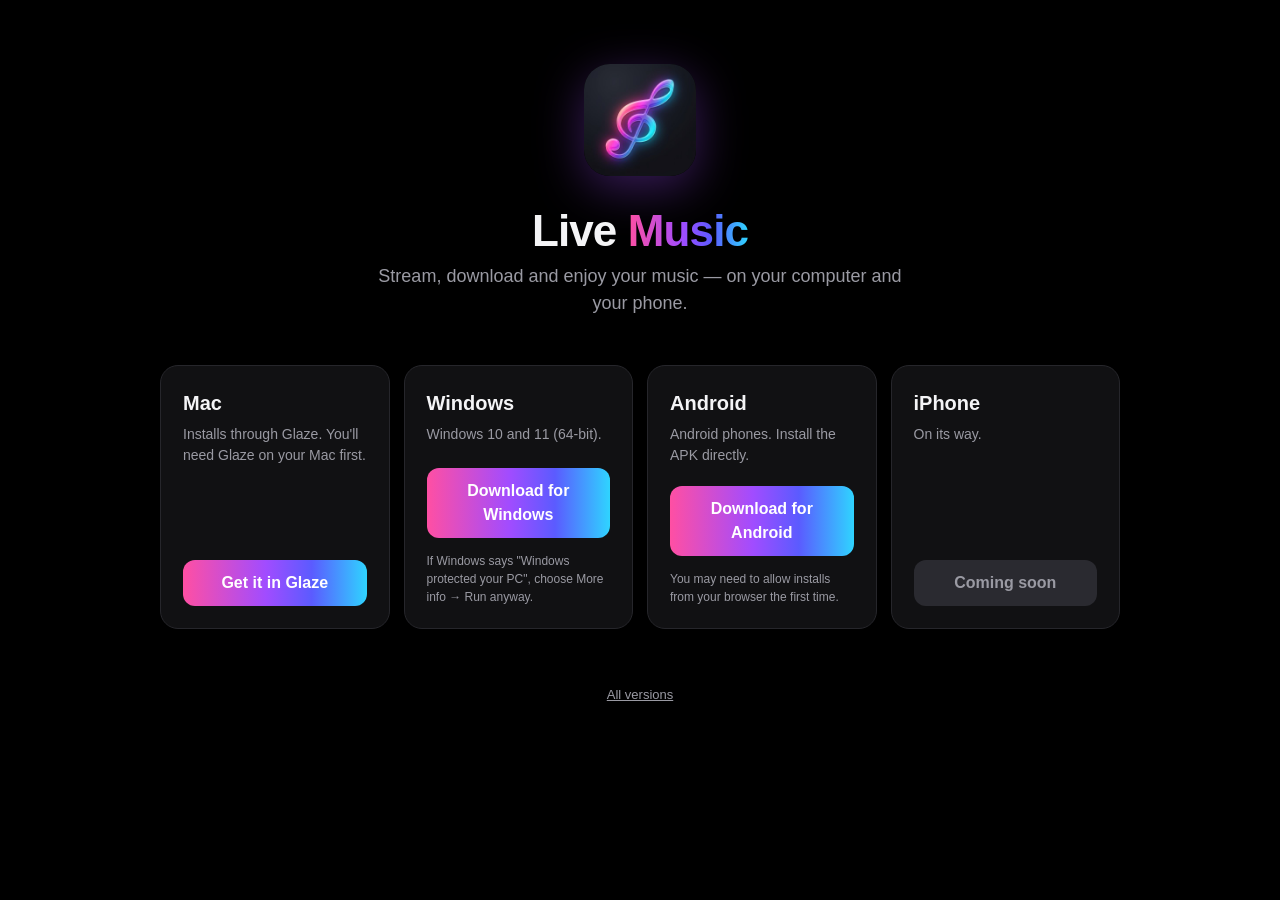
==== index.html @ 104452cb "Download page for Live Music Co-Authored-By: Claude Opus 5.5 <noreply@anthropic.com>" ====
<!doctype html>
<html lang="en-AU">
<head>
  <meta charset="utf-8">
  <meta name="viewport" content="width=device-width, initial-scale=1">
  <title>Live Music — Download</title>
  <meta name="description" content="Download Live Music for Mac, Windows and Android.">
  <link rel="icon" href="icon.png">
  <style>
    :root {
      --bg: #000;
      --card: #111113;
      --border: #26262b;
      --text: #f4f4f6;
      --muted: #9a9aa3;
      --accent: linear-gradient(90deg, #ff4fa3, #a14cff 45%, #5b5bff 70%, #2fd4ff);
    }
    * { box-sizing: border-box; }
    body {
      margin: 0;
      min-height: 100vh;
      background: var(--bg);
      color: var(--text);
      font: 16px/1.5 -apple-system, BlinkMacSystemFont, "Segoe UI", Roboto, sans-serif;
      display: flex;
      flex-direction: column;
      align-items: center;
      padding: 64px 16px 40px;
    }
    header { text-align: center; max-width: 560px; }
    header img { width: 112px; height: 112px; border-radius: 26px; box-shadow: 0 12px 48px rgba(161, 76, 255, 0.35); }
    h1 { font-size: 44px; line-height: 1.1; margin: 24px 0 8px; letter-spacing: -0.02em; }
    h1 span { background: var(--accent); -webkit-background-clip: text; background-clip: text; color: transparent; }
    header p { color: var(--muted); margin: 0; font-size: 18px; }
    .grid {
      display: grid;
      grid-template-columns: repeat(auto-fit, minmax(220px, 1fr));
      gap: 14px;
      width: 100%;
      max-width: 960px;
      margin-top: 48px;
    }
    .card {
      background: var(--card);
      border: 1px solid var(--border);
      border-radius: 18px;
      padding: 22px;
      display: flex;
      flex-direction: column;
      gap: 6px;
    }
    .card h2 { margin: 0; font-size: 20px; }
    .card p { margin: 0 0 14px; color: var(--muted); font-size: 14px; flex: 1; }
    .btn {
      display: block;
      text-align: center;
      padding: 11px 16px;
      border-radius: 12px;
      font-weight: 600;
      text-decoration: none;
      color: #fff;
      background: var(--accent);
    }
    .btn.soon { background: #2a2a30; color: var(--muted); pointer-events: none; }
    .note { font-size: 12px; color: var(--muted); margin-top: 8px; }
    footer { margin-top: 56px; color: var(--muted); font-size: 13px; text-align: center; }
    footer a { color: var(--muted); }
  </style>
</head>
<body>
  <header>
    <img src="icon.png" alt="Live Music icon">
    <h1>Live <span>Music</span></h1>
    <p>Stream, download and enjoy your music — on your computer and your phone.</p>
  </header>

  <main class="grid">
    <section class="card">
      <h2>Mac</h2>
      <p>Installs through Glaze. You'll need Glaze on your Mac first.</p>
      <a class="btn" href="MAC_GLAZE_LINK">Get it in Glaze</a>
    </section>

    <section class="card">
      <h2>Windows</h2>
      <p>Windows 10 and 11 (64-bit).</p>
      <a class="btn" href="https://github.com/edgegithuber7/live-music/releases/latest/download/LiveMusic-Setup.exe">Download for Windows</a>
      <span class="note">If Windows says "Windows protected your PC", choose More info → Run anyway.</span>
    </section>

    <section class="card">
      <h2>Android</h2>
      <p>Android phones. Install the APK directly.</p>
      <a class="btn" href="https://github.com/edgegithuber7/live-music/releases/latest/download/LiveMusic.apk">Download for Android</a>
      <span class="note">You may need to allow installs from your browser the first time.</span>
    </section>

    <section class="card">
      <h2>iPhone</h2>
      <p>On its way.</p>
      <span class="btn soon">Coming soon</span>
    </section>
  </main>

  <footer>
    <a href="https://github.com/edgegithuber7/live-music/releases">All versions</a>
  </footer>
</body>
</html>
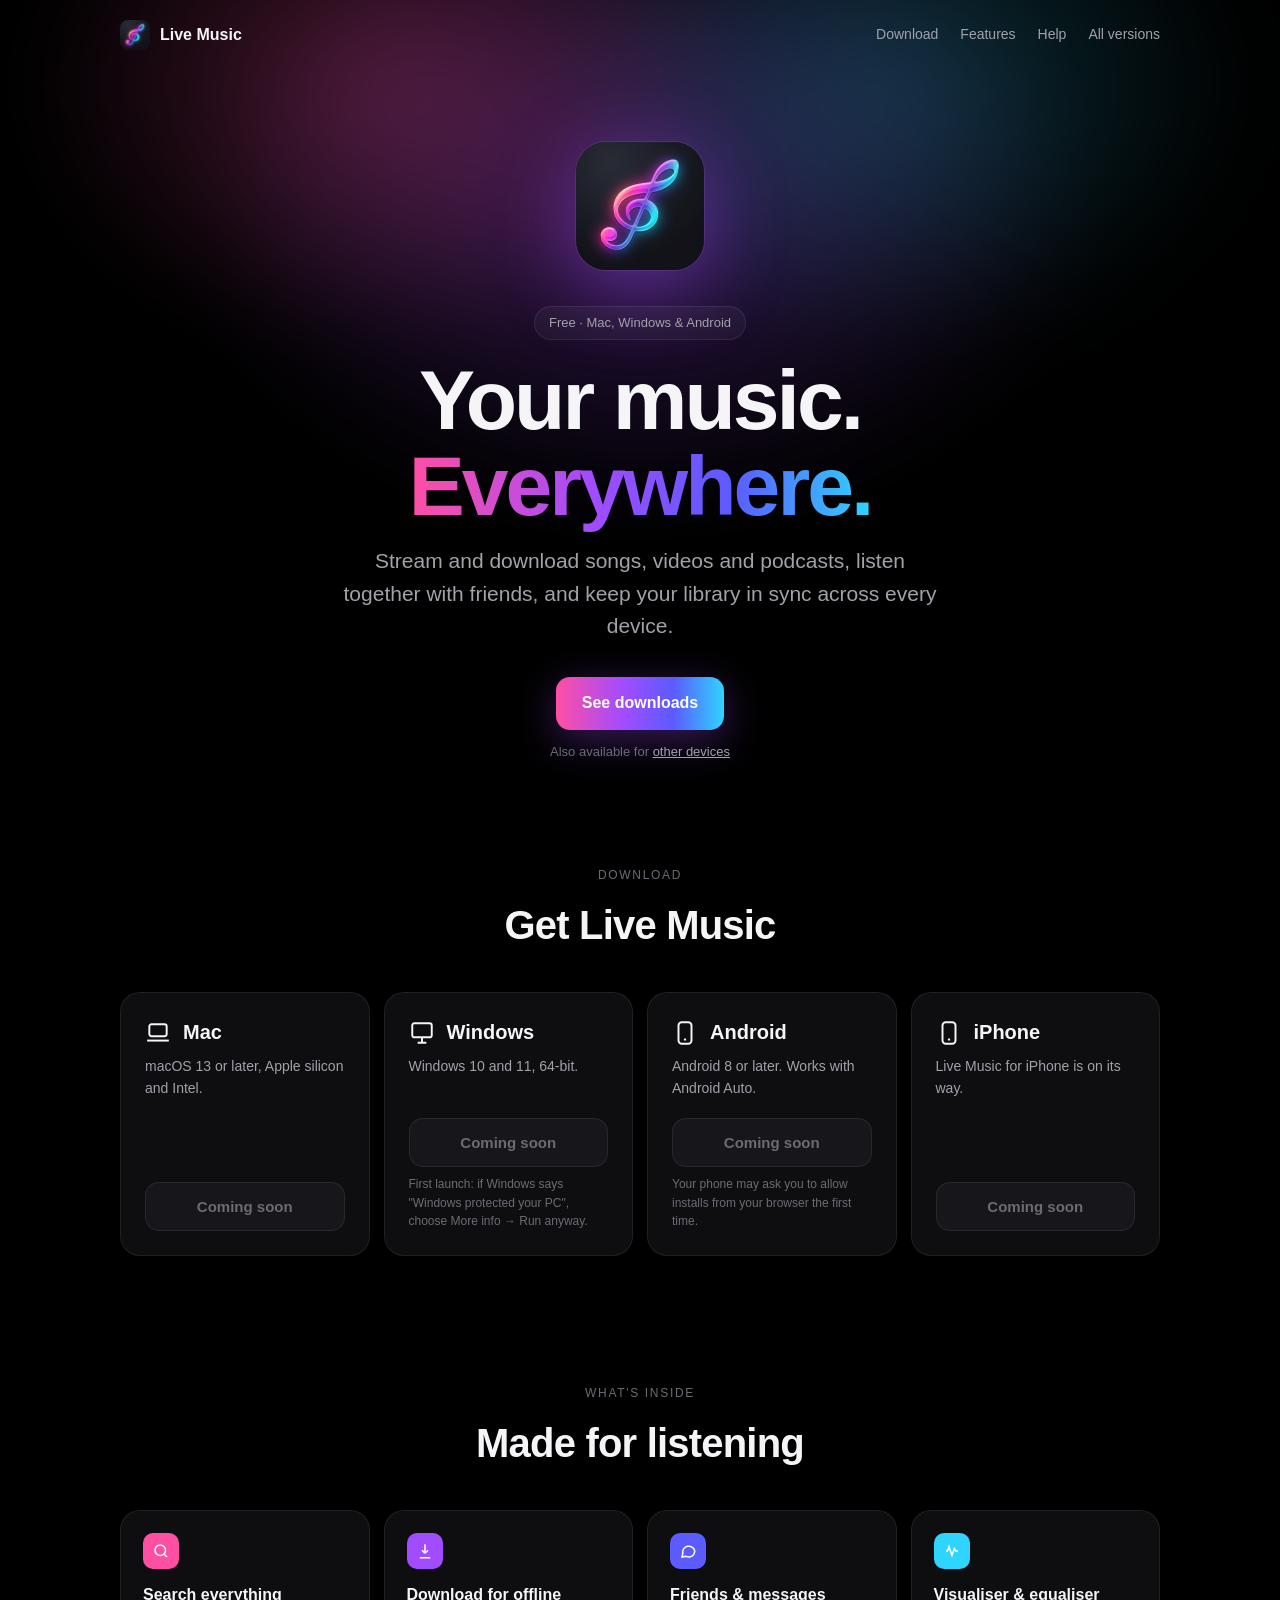
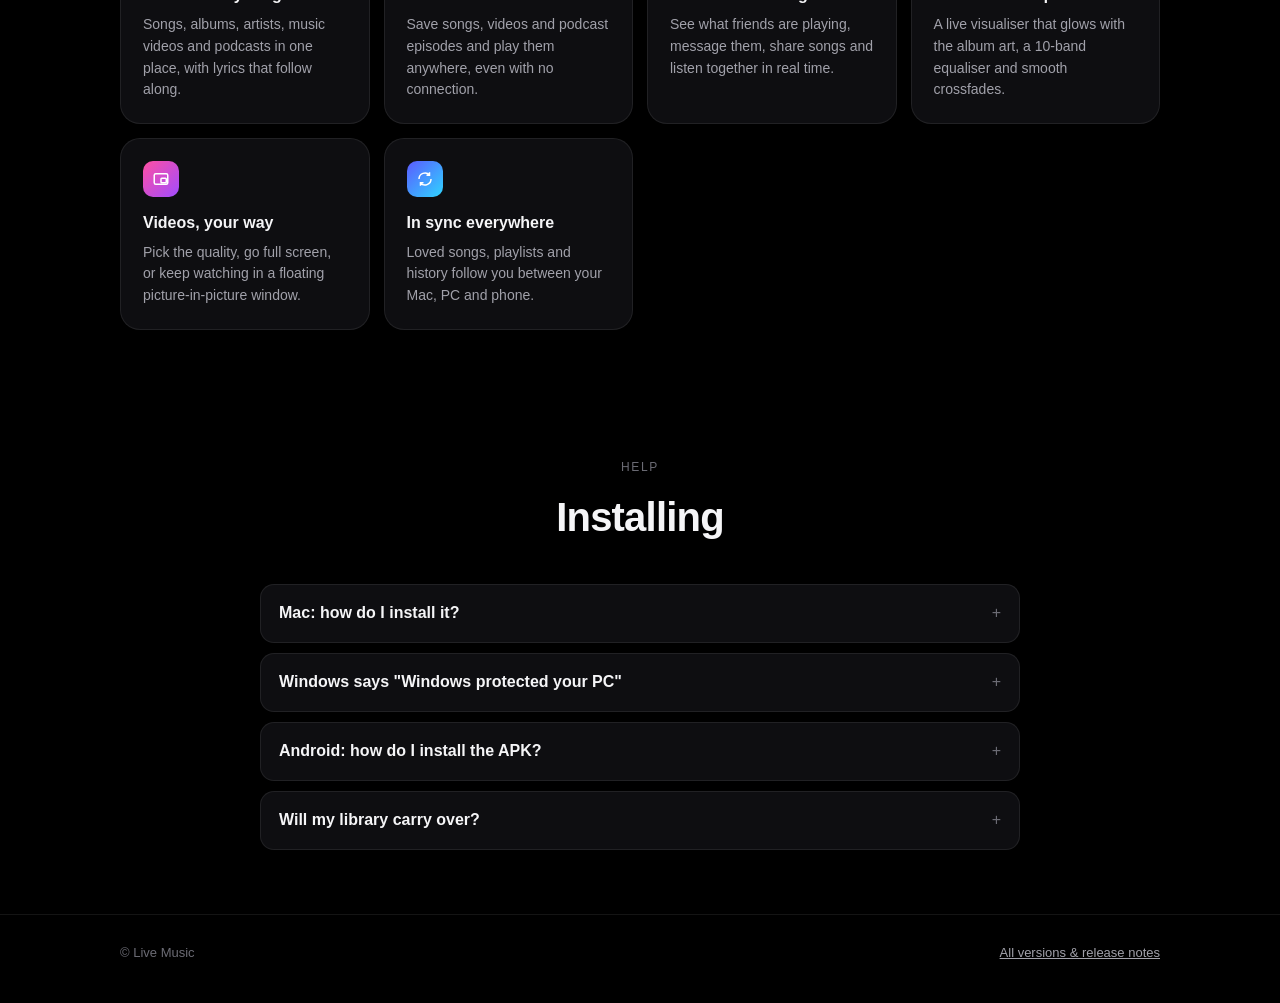
==== commit e22d1408: "Redesign download page: device detection, live release links, features and install help Co-Authored-" ====
--- a/index.html
+++ b/index.html
@@ -4,106 +4,370 @@
   <meta charset="utf-8">
   <meta name="viewport" content="width=device-width, initial-scale=1">
   <title>Live Music — Download</title>
-  <meta name="description" content="Download Live Music for Mac, Windows and Android.">
+  <meta name="description" content="Download Live Music for Mac, Windows and Android. Stream, download and share music with friends.">
+  <meta name="theme-color" content="#000000">
+  <meta property="og:title" content="Live Music">
+  <meta property="og:description" content="Stream, download and share music with friends — on Mac, Windows and Android.">
+  <meta property="og:image" content="icon.png">
   <link rel="icon" href="icon.png">
   <style>
     :root {
       --bg: #000;
-      --card: #111113;
-      --border: #26262b;
-      --text: #f4f4f6;
-      --muted: #9a9aa3;
-      --accent: linear-gradient(90deg, #ff4fa3, #a14cff 45%, #5b5bff 70%, #2fd4ff);
+      --surface: #0e0e11;
+      --surface-2: #16161b;
+      --border: rgba(255, 255, 255, 0.08);
+      --text: #f5f5f7;
+      --muted: #a1a1aa;
+      --faint: #6b6b74;
+      --pink: #ff4fa3;
+      --purple: #a14cff;
+      --indigo: #5b5bff;
+      --cyan: #2fd4ff;
+      --rainbow: linear-gradient(90deg, var(--pink), var(--purple) 40%, var(--indigo) 70%, var(--cyan));
+      --radius: 20px;
     }
     * { box-sizing: border-box; }
+    html { scroll-behavior: smooth; }
     body {
       margin: 0;
-      min-height: 100vh;
       background: var(--bg);
       color: var(--text);
-      font: 16px/1.5 -apple-system, BlinkMacSystemFont, "Segoe UI", Roboto, sans-serif;
+      font: 16px/1.55 -apple-system, BlinkMacSystemFont, "Segoe UI", Roboto, "Helvetica Neue", sans-serif;
+      -webkit-font-smoothing: antialiased;
+      overflow-x: hidden;
+    }
+    a { color: inherit; }
+    .wrap { width: 100%; max-width: 1080px; margin: 0 auto; padding: 0 20px; }
+
+    /* Glow behind the hero, in the icon's colours */
+    .glow {
+      position: absolute;
+      inset: -220px 0 auto;
+      height: 760px;
+      background:
+        radial-gradient(40% 50% at 30% 40%, rgba(255, 79, 163, 0.28), transparent 70%),
+        radial-gradient(40% 50% at 70% 40%, rgba(47, 212, 255, 0.22), transparent 70%),
+        radial-gradient(50% 60% at 50% 55%, rgba(161, 76, 255, 0.30), transparent 70%);
+      filter: blur(40px);
+      pointer-events: none;
+      z-index: 0;
+    }
+
+    nav {
+      position: relative;
+      z-index: 2;
       display: flex;
-      flex-direction: column;
       align-items: center;
-      padding: 64px 16px 40px;
-    }
-    header { text-align: center; max-width: 560px; }
-    header img { width: 112px; height: 112px; border-radius: 26px; box-shadow: 0 12px 48px rgba(161, 76, 255, 0.35); }
-    h1 { font-size: 44px; line-height: 1.1; margin: 24px 0 8px; letter-spacing: -0.02em; }
-    h1 span { background: var(--accent); -webkit-background-clip: text; background-clip: text; color: transparent; }
-    header p { color: var(--muted); margin: 0; font-size: 18px; }
-    .grid {
-      display: grid;
-      grid-template-columns: repeat(auto-fit, minmax(220px, 1fr));
-      gap: 14px;
-      width: 100%;
-      max-width: 960px;
-      margin-top: 48px;
-    }
-    .card {
-      background: var(--card);
-      border: 1px solid var(--border);
-      border-radius: 18px;
-      padding: 22px;
-      display: flex;
-      flex-direction: column;
-      gap: 6px;
-    }
-    .card h2 { margin: 0; font-size: 20px; }
-    .card p { margin: 0 0 14px; color: var(--muted); font-size: 14px; flex: 1; }
+      justify-content: space-between;
+      padding: 20px 0;
+    }
+    .brand { display: flex; align-items: center; gap: 10px; font-weight: 700; text-decoration: none; }
+    .brand img { width: 30px; height: 30px; border-radius: 8px; }
+    nav .links { display: flex; gap: 22px; font-size: 14px; }
+    nav .links a { color: var(--muted); text-decoration: none; }
+    nav .links a:hover { color: var(--text); }
+
+    .hero { position: relative; z-index: 1; text-align: center; padding: 72px 0 40px; }
+    .hero .icon {
+      width: 128px; height: 128px; border-radius: 30px;
+      box-shadow: 0 20px 80px rgba(161, 76, 255, 0.45), 0 0 0 1px var(--border);
+    }
+    .badge {
+      display: inline-flex; align-items: center; gap: 8px;
+      margin-top: 28px; padding: 6px 14px;
+      border: 1px solid var(--border); border-radius: 999px;
+      background: rgba(255, 255, 255, 0.04);
+      font-size: 13px; color: var(--muted);
+    }
+    .badge b { color: var(--text); font-weight: 600; }
+    h1 {
+      font-size: clamp(44px, 8vw, 84px);
+      line-height: 1.02;
+      letter-spacing: -0.035em;
+      margin: 18px 0 16px;
+    }
+    h1 .rb { background: var(--rainbow); -webkit-background-clip: text; background-clip: text; color: transparent; }
+    .hero p.lead { font-size: clamp(17px, 2.2vw, 21px); color: var(--muted); max-width: 600px; margin: 0 auto; }
+
+    .cta { margin-top: 34px; display: flex; flex-direction: column; align-items: center; gap: 12px; }
     .btn {
-      display: block;
-      text-align: center;
-      padding: 11px 16px;
-      border-radius: 12px;
-      font-weight: 600;
-      text-decoration: none;
-      color: #fff;
-      background: var(--accent);
-    }
-    .btn.soon { background: #2a2a30; color: var(--muted); pointer-events: none; }
-    .note { font-size: 12px; color: var(--muted); margin-top: 8px; }
-    footer { margin-top: 56px; color: var(--muted); font-size: 13px; text-align: center; }
+      display: inline-flex; align-items: center; justify-content: center; gap: 10px;
+      padding: 14px 26px; border-radius: 14px;
+      font-weight: 650; font-size: 16px; text-decoration: none; border: 0; cursor: pointer;
+      transition: transform 0.15s ease, box-shadow 0.15s ease, background 0.15s ease;
+    }
+    .btn svg { width: 20px; height: 20px; flex: none; }
+    .btn.primary { background: var(--rainbow); color: #fff; box-shadow: 0 10px 40px rgba(161, 76, 255, 0.35); }
+    .btn.primary:hover { transform: translateY(-1px); box-shadow: 0 14px 48px rgba(161, 76, 255, 0.5); }
+    .btn.secondary { background: var(--surface-2); color: var(--text); border: 1px solid var(--border); }
+    .btn.secondary:hover { background: #1d1d23; }
+    .btn.disabled { background: var(--surface-2); color: var(--faint); border: 1px solid var(--border); pointer-events: none; box-shadow: none; }
+    .cta .meta { font-size: 13px; color: var(--faint); }
+    .cta .meta a { color: var(--muted); }
+
+    section.block { position: relative; z-index: 1; padding: 64px 0; }
+    .eyebrow { text-transform: uppercase; letter-spacing: 0.14em; font-size: 12px; color: var(--faint); text-align: center; margin: 0 0 10px; }
+    h2 { font-size: clamp(28px, 4vw, 40px); letter-spacing: -0.02em; text-align: center; margin: 0 0 36px; }
+
+    .platforms { display: grid; grid-template-columns: repeat(auto-fit, minmax(230px, 1fr)); gap: 14px; }
+    .platform {
+      background: var(--surface); border: 1px solid var(--border); border-radius: var(--radius);
+      padding: 24px; display: flex; flex-direction: column; gap: 8px;
+      transition: border-color 0.2s ease;
+    }
+    .platform.yours { border-color: rgba(161, 76, 255, 0.6); box-shadow: 0 0 0 1px rgba(161, 76, 255, 0.25) inset; }
+    .platform .head { display: flex; align-items: center; gap: 12px; }
+    .platform .head svg { width: 26px; height: 26px; }
+    .platform h3 { margin: 0; font-size: 20px; }
+    .platform .tag { margin-left: auto; font-size: 11px; padding: 3px 8px; border-radius: 999px; background: rgba(161, 76, 255, 0.18); color: #d4b8ff; display: none; }
+    .platform.yours .tag { display: inline-block; }
+    .platform p { margin: 0; color: var(--muted); font-size: 14px; flex: 1; }
+    .platform .btn { width: 100%; margin-top: 10px; padding: 12px 16px; font-size: 15px; }
+    .platform .alt { font-size: 13px; color: var(--muted); text-align: center; margin-top: 4px; }
+    .platform .alt a { color: var(--muted); }
+    .platform .small { font-size: 12px; color: var(--faint); }
+
+    .features { display: grid; grid-template-columns: repeat(auto-fit, minmax(240px, 1fr)); gap: 14px; }
+    .feature { background: var(--surface); border: 1px solid var(--border); border-radius: var(--radius); padding: 22px; }
+    .feature .dot { width: 36px; height: 36px; border-radius: 10px; display: grid; place-items: center; margin-bottom: 14px; }
+    .feature .dot svg { width: 18px; height: 18px; color: #fff; }
+    .feature h4 { margin: 0 0 6px; font-size: 16px; }
+    .feature p { margin: 0; color: var(--muted); font-size: 14px; }
+
+    .help { max-width: 760px; margin: 0 auto; display: grid; gap: 10px; }
+    details { background: var(--surface); border: 1px solid var(--border); border-radius: 14px; padding: 16px 18px; }
+    summary { cursor: pointer; font-weight: 600; list-style: none; display: flex; justify-content: space-between; gap: 12px; }
+    summary::-webkit-details-marker { display: none; }
+    summary::after { content: "+"; color: var(--faint); font-weight: 400; }
+    details[open] summary::after { content: "–"; }
+    details p, details ol { color: var(--muted); font-size: 14px; margin: 10px 0 0; }
+    details ol { padding-left: 20px; }
+
+    footer { border-top: 1px solid var(--border); padding: 28px 0 40px; color: var(--faint); font-size: 13px; }
+    footer .wrap { display: flex; flex-wrap: wrap; gap: 12px; justify-content: space-between; }
     footer a { color: var(--muted); }
+
+    @media (max-width: 560px) {
+      nav .links { display: none; }
+      .hero { padding-top: 40px; }
+      .btn.primary { width: 100%; }
+    }
   </style>
 </head>
 <body>
-  <header>
-    <img src="icon.png" alt="Live Music icon">
-    <h1>Live <span>Music</span></h1>
-    <p>Stream, download and enjoy your music — on your computer and your phone.</p>
-  </header>
-
-  <main class="grid">
-    <section class="card">
-      <h2>Mac</h2>
-      <p>Installs through Glaze. You'll need Glaze on your Mac first.</p>
-      <a class="btn" href="MAC_GLAZE_LINK">Get it in Glaze</a>
+  <div class="glow" aria-hidden="true"></div>
+
+  <div class="wrap">
+    <nav>
+      <a class="brand" href="#"><img src="icon.png" alt=""> Live Music</a>
+      <div class="links">
+        <a href="#download">Download</a>
+        <a href="#features">Features</a>
+        <a href="#help">Help</a>
+        <a href="https://github.com/edgegithuber7/live-music/releases">All versions</a>
+      </div>
+    </nav>
+
+    <header class="hero">
+      <img class="icon" src="icon.png" alt="Live Music app icon">
+      <div><span class="badge" id="version-badge">Free · Mac, Windows &amp; Android</span></div>
+      <h1>Your music.<br><span class="rb">Everywhere.</span></h1>
+      <p class="lead">Stream and download songs, videos and podcasts, listen together with friends, and keep your library in sync across every device.</p>
+      <div class="cta">
+        <a class="btn primary" id="hero-btn" href="#download">See downloads</a>
+        <span class="meta" id="hero-meta">Also available for <a href="#download">other devices</a></span>
+      </div>
+    </header>
+
+    <section class="block" id="download">
+      <p class="eyebrow">Download</p>
+      <h2>Get Live Music</h2>
+      <div class="platforms">
+
+        <article class="platform" data-os="mac">
+          <div class="head">
+            <svg viewBox="0 0 24 24" fill="none" stroke="currentColor" stroke-width="1.8" aria-hidden="true"><rect x="4" y="4" width="16" height="11" rx="2"/><path d="M2 19h20"/></svg>
+            <h3>Mac</h3><span class="tag">Your device</span>
+          </div>
+          <p>macOS 13 or later, Apple silicon and Intel.</p>
+          <a class="btn disabled" data-asset="LiveMusic.dmg" data-label="Download for Mac">Coming soon</a>
+          <span class="alt" id="mac-glaze" hidden>or <a href="#" id="mac-glaze-link">get it through Glaze</a></span>
+        </article>
+
+        <article class="platform" data-os="windows">
+          <div class="head">
+            <svg viewBox="0 0 24 24" fill="none" stroke="currentColor" stroke-width="1.8" aria-hidden="true"><rect x="3" y="3" width="18" height="13" rx="2"/><path d="M8 21h8M12 16v5"/></svg>
+            <h3>Windows</h3><span class="tag">Your device</span>
+          </div>
+          <p>Windows 10 and 11, 64-bit.</p>
+          <a class="btn disabled" data-asset="LiveMusic-Setup.exe" data-label="Download for Windows">Coming soon</a>
+          <span class="small">First launch: if Windows says "Windows protected your PC", choose More info → Run anyway.</span>
+        </article>
+
+        <article class="platform" data-os="android">
+          <div class="head">
+            <svg viewBox="0 0 24 24" fill="none" stroke="currentColor" stroke-width="1.8" aria-hidden="true"><rect x="6" y="2" width="12" height="20" rx="3"/><path d="M11 18h2"/></svg>
+            <h3>Android</h3><span class="tag">Your device</span>
+          </div>
+          <p>Android 8 or later. Works with Android Auto.</p>
+          <a class="btn disabled" data-asset="LiveMusic.apk" data-label="Download for Android">Coming soon</a>
+          <span class="small">Your phone may ask you to allow installs from your browser the first time.</span>
+        </article>
+
+        <article class="platform" data-os="ios">
+          <div class="head">
+            <svg viewBox="0 0 24 24" fill="none" stroke="currentColor" stroke-width="1.8" aria-hidden="true"><rect x="6" y="2" width="12" height="20" rx="3"/><path d="M11 18h2"/></svg>
+            <h3>iPhone</h3><span class="tag">Your device</span>
+          </div>
+          <p>Live Music for iPhone is on its way.</p>
+          <span class="btn disabled">Coming soon</span>
+        </article>
+
+      </div>
     </section>
 
-    <section class="card">
-      <h2>Windows</h2>
-      <p>Windows 10 and 11 (64-bit).</p>
-      <a class="btn" href="https://github.com/edgegithuber7/live-music/releases/latest/download/LiveMusic-Setup.exe">Download for Windows</a>
-      <span class="note">If Windows says "Windows protected your PC", choose More info → Run anyway.</span>
+    <section class="block" id="features">
+      <p class="eyebrow">What's inside</p>
+      <h2>Made for listening</h2>
+      <div class="features">
+        <div class="feature">
+          <div class="dot" style="background: var(--pink)"><svg viewBox="0 0 24 24" fill="none" stroke="currentColor" stroke-width="2"><circle cx="11" cy="11" r="7"/><path d="m20 20-3.5-3.5"/></svg></div>
+          <h4>Search everything</h4>
+          <p>Songs, albums, artists, music videos and podcasts in one place, with lyrics that follow along.</p>
+        </div>
+        <div class="feature">
+          <div class="dot" style="background: var(--purple)"><svg viewBox="0 0 24 24" fill="none" stroke="currentColor" stroke-width="2"><path d="M12 3v12m0 0-4-4m4 4 4-4M5 21h14"/></svg></div>
+          <h4>Download for offline</h4>
+          <p>Save songs, videos and podcast episodes and play them anywhere, even with no connection.</p>
+        </div>
+        <div class="feature">
+          <div class="dot" style="background: var(--indigo)"><svg viewBox="0 0 24 24" fill="none" stroke="currentColor" stroke-width="2"><path d="M21 12a8 8 0 0 1-11.6 7.1L4 20l1-4.6A8 8 0 1 1 21 12z"/></svg></div>
+          <h4>Friends &amp; messages</h4>
+          <p>See what friends are playing, message them, share songs and listen together in real time.</p>
+        </div>
+        <div class="feature">
+          <div class="dot" style="background: var(--cyan)"><svg viewBox="0 0 24 24" fill="none" stroke="currentColor" stroke-width="2"><path d="M4 12h2l2-6 4 12 3-9 2 3h3"/></svg></div>
+          <h4>Visualiser &amp; equaliser</h4>
+          <p>A live visualiser that glows with the album art, a 10-band equaliser and smooth crossfades.</p>
+        </div>
+        <div class="feature">
+          <div class="dot" style="background: linear-gradient(135deg, var(--pink), var(--purple))"><svg viewBox="0 0 24 24" fill="none" stroke="currentColor" stroke-width="2"><rect x="3" y="5" width="18" height="14" rx="2"/><rect x="12" y="11" width="7" height="6" rx="1"/></svg></div>
+          <h4>Videos, your way</h4>
+          <p>Pick the quality, go full screen, or keep watching in a floating picture-in-picture window.</p>
+        </div>
+        <div class="feature">
+          <div class="dot" style="background: linear-gradient(135deg, var(--indigo), var(--cyan))"><svg viewBox="0 0 24 24" fill="none" stroke="currentColor" stroke-width="2"><path d="M4 12a8 8 0 0 1 14-5.3M20 12a8 8 0 0 1-14 5.3M18 3v4h-4M6 21v-4h4"/></svg></div>
+          <h4>In sync everywhere</h4>
+          <p>Loved songs, playlists and history follow you between your Mac, PC and phone.</p>
+        </div>
+      </div>
     </section>
 
-    <section class="card">
-      <h2>Android</h2>
-      <p>Android phones. Install the APK directly.</p>
-      <a class="btn" href="https://github.com/edgegithuber7/live-music/releases/latest/download/LiveMusic.apk">Download for Android</a>
-      <span class="note">You may need to allow installs from your browser the first time.</span>
+    <section class="block" id="help">
+      <p class="eyebrow">Help</p>
+      <h2>Installing</h2>
+      <div class="help">
+        <details>
+          <summary>Mac: how do I install it?</summary>
+          <ol>
+            <li>Open the downloaded <b>LiveMusic.dmg</b>.</li>
+            <li>Drag <b>Live Music</b> into your Applications folder.</li>
+            <li>Open it from Applications or Launchpad.</li>
+          </ol>
+        </details>
+        <details>
+          <summary>Windows says "Windows protected your PC"</summary>
+          <p>That appears for new apps Windows hasn't seen much yet. Choose <b>More info</b>, then <b>Run anyway</b>. You'll only need to do this once.</p>
+        </details>
+        <details>
+          <summary>Android: how do I install the APK?</summary>
+          <ol>
+            <li>Tap <b>Download for Android</b> on your phone and open the file when it finishes.</li>
+            <li>If asked, allow your browser to install unknown apps, then go back and tap <b>Install</b>.</li>
+            <li>To update later, download the new version and install it over the top. Your library stays.</li>
+          </ol>
+        </details>
+        <details>
+          <summary>Will my library carry over?</summary>
+          <p>Yes. Sign in with the same account and your loved songs, playlists and history sync to every device.</p>
+        </details>
+      </div>
     </section>
-
-    <section class="card">
-      <h2>iPhone</h2>
-      <p>On its way.</p>
-      <span class="btn soon">Coming soon</span>
-    </section>
-  </main>
+  </div>
 
   <footer>
-    <a href="https://github.com/edgegithuber7/live-music/releases">All versions</a>
+    <div class="wrap">
+      <span>© Live Music</span>
+      <span><a href="https://github.com/edgegithuber7/live-music/releases">All versions &amp; release notes</a></span>
+    </div>
   </footer>
+
+  <script>
+    // Optional: the Glaze share link for the Mac version. Leave empty to hide the Glaze option.
+    const MAC_GLAZE_LINK = "";
+    const REPO = "edgegithuber7/live-music";
+
+    const NAMES = { mac: "Mac", windows: "Windows", android: "Android", ios: "iPhone" };
+
+    function detectOS() {
+      const ua = navigator.userAgent;
+      if (/android/i.test(ua)) return "android";
+      if (/iphone|ipad|ipod/i.test(ua) || (/Macintosh/.test(ua) && navigator.maxTouchPoints > 1)) return "ios";
+      if (/windows/i.test(ua)) return "windows";
+      if (/mac os x|macintosh/i.test(ua)) return "mac";
+      return null;
+    }
+
+    function formatSize(bytes) {
+      return bytes >= 1e9 ? (bytes / 1e9).toFixed(1) + " GB" : Math.round(bytes / 1e6) + " MB";
+    }
+
+    const os = detectOS();
+    const card = os && document.querySelector('.platform[data-os="' + os + '"]');
+    if (card) card.classList.add("yours");
+
+    if (MAC_GLAZE_LINK) {
+      document.getElementById("mac-glaze-link").href = MAC_GLAZE_LINK;
+      document.getElementById("mac-glaze").hidden = false;
+    }
+
+    // Only files actually attached to the latest release get a working button.
+    fetch("https://api.github.com/repos/" + REPO + "/releases/latest")
+      .then((r) => (r.ok ? r.json() : null))
+      .catch(() => null)
+      .then((release) => {
+        const assets = new Map((release?.assets ?? []).map((a) => [a.name, a]));
+        const version = release?.tag_name?.replace(/^v/, "");
+        if (version) {
+          document.getElementById("version-badge").innerHTML = "<b>Version " + version + "</b> · Free · Mac, Windows &amp; Android";
+        }
+        for (const btn of document.querySelectorAll("[data-asset]")) {
+          const asset = assets.get(btn.dataset.asset);
+          if (!asset) continue;
+          btn.href = asset.browser_download_url;
+          btn.textContent = btn.dataset.label;
+          btn.classList.remove("disabled");
+          btn.classList.add("secondary");
+          btn.title = btn.dataset.asset + " · " + formatSize(asset.size);
+        }
+
+        // Hero button: straight to this device's download when there is one.
+        const hero = document.getElementById("hero-btn");
+        const meta = document.getElementById("hero-meta");
+        const mine = card?.querySelector("[data-asset]");
+        if (mine && !mine.classList.contains("disabled")) {
+          mine.classList.replace("secondary", "primary");
+          hero.href = mine.href;
+          hero.textContent = "Download for " + NAMES[os];
+          const asset = assets.get(mine.dataset.asset);
+          meta.innerHTML = (version ? "Version " + version + " · " : "") + formatSize(asset.size) + ' · <a href="#download">Other devices</a>';
+        } else if (os === "mac" && MAC_GLAZE_LINK) {
+          hero.href = MAC_GLAZE_LINK;
+          hero.textContent = "Get it for Mac in Glaze";
+        } else if (os && NAMES[os]) {
+          meta.innerHTML = "Live Music for " + NAMES[os] + ' is coming soon · <a href="#download">Other devices</a>';
+        }
+      });
+  </script>
 </body>
 </html>
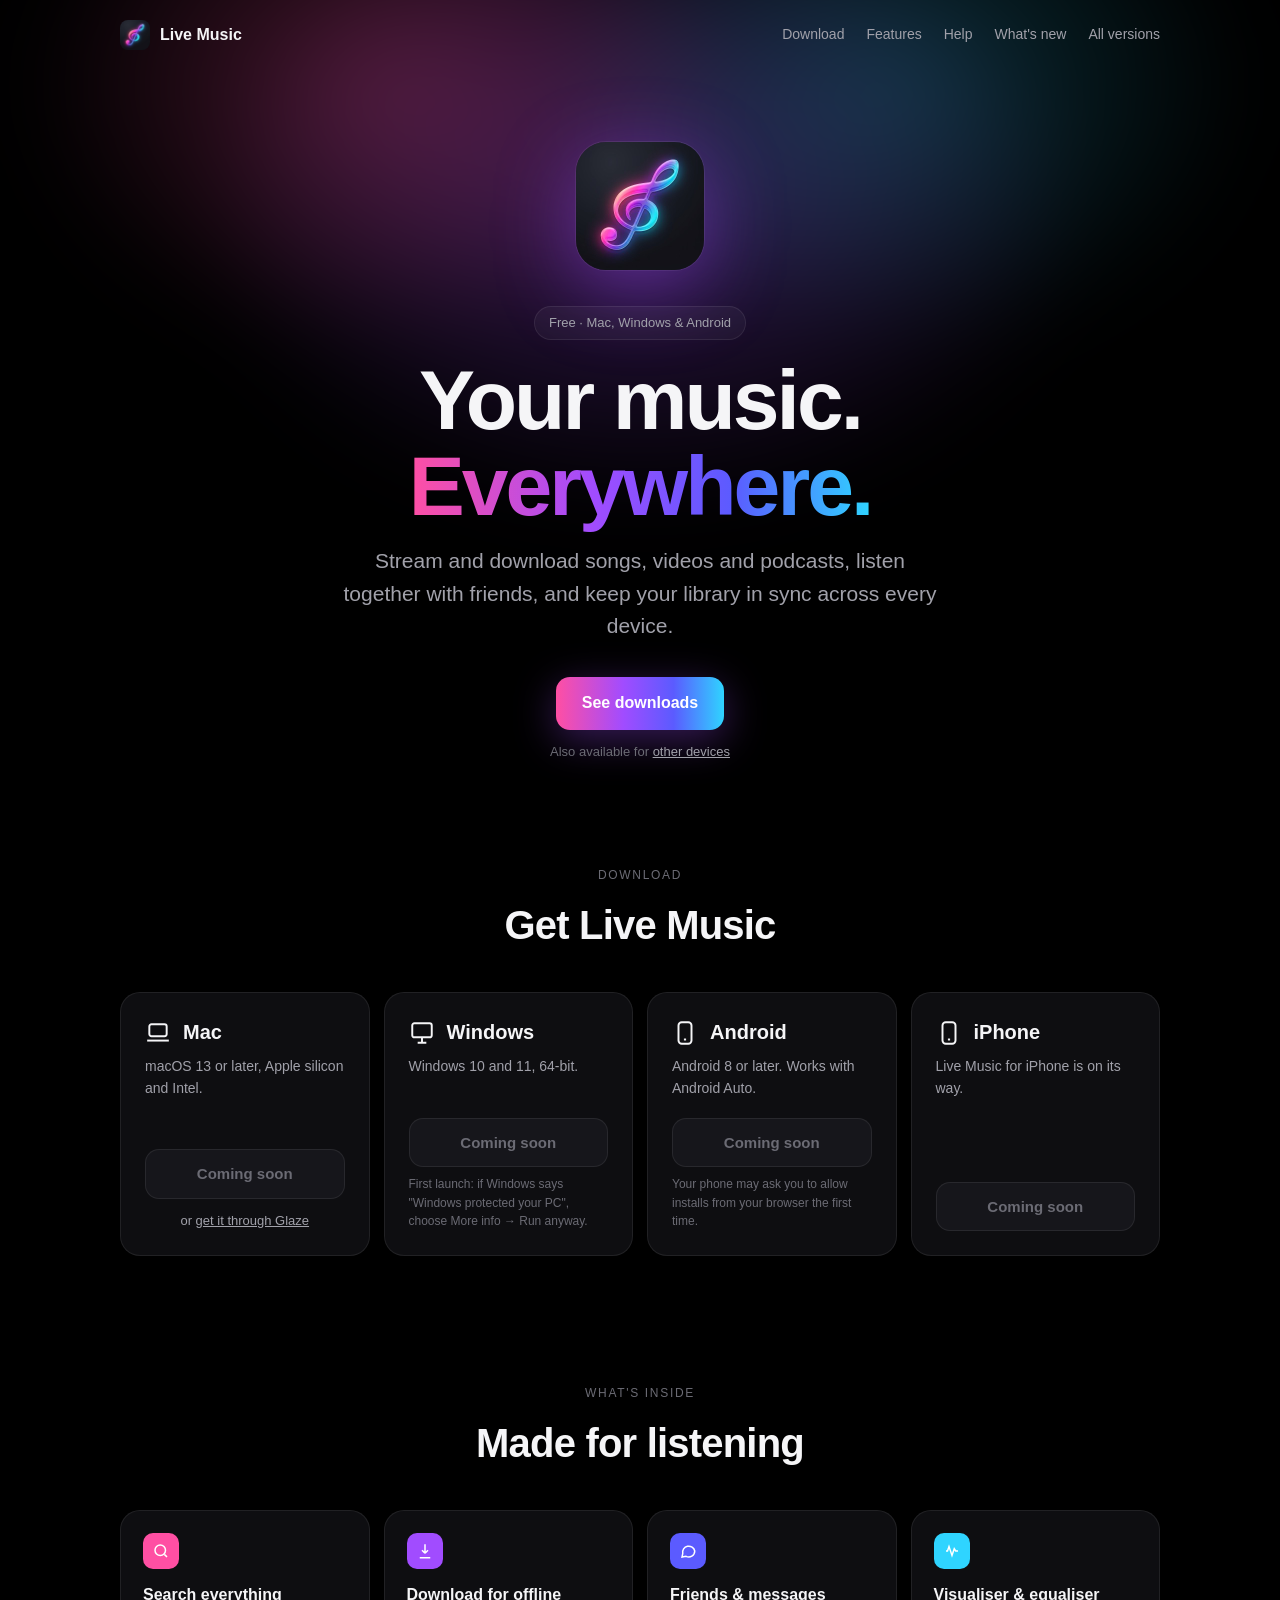
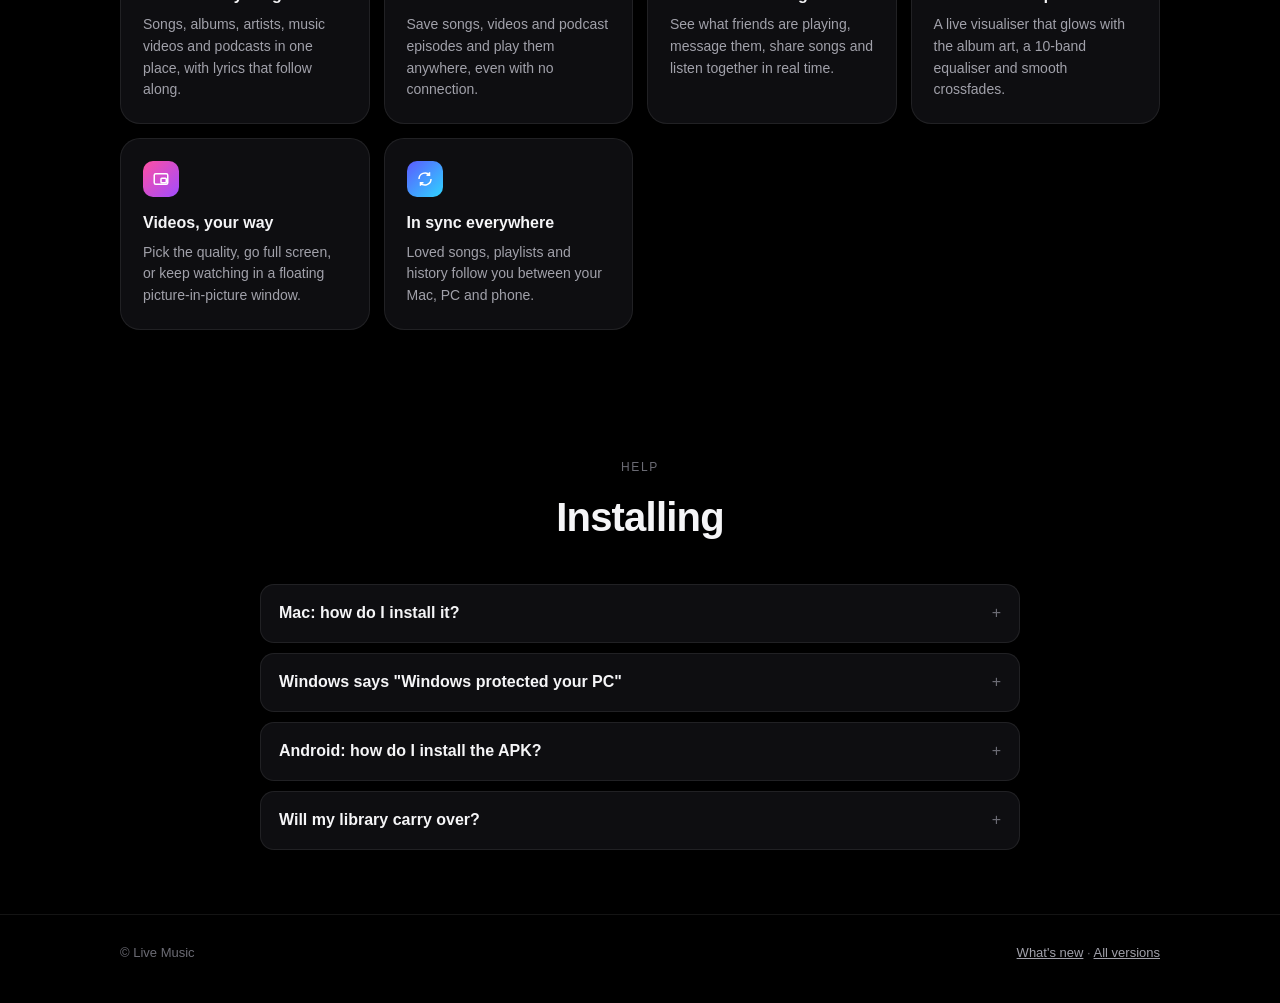
==== commit 744fc684: "Add changelog page, shared stylesheet and Glaze link for Mac Co-Authored-By: Claude Opus 5.5 <norepl" ====
--- a/index.html
+++ b/index.html
@@ -10,149 +10,7 @@
   <meta property="og:description" content="Stream, download and share music with friends — on Mac, Windows and Android.">
   <meta property="og:image" content="icon.png">
   <link rel="icon" href="icon.png">
-  <style>
-    :root {
-      --bg: #000;
-      --surface: #0e0e11;
-      --surface-2: #16161b;
-      --border: rgba(255, 255, 255, 0.08);
-      --text: #f5f5f7;
-      --muted: #a1a1aa;
-      --faint: #6b6b74;
-      --pink: #ff4fa3;
-      --purple: #a14cff;
-      --indigo: #5b5bff;
-      --cyan: #2fd4ff;
-      --rainbow: linear-gradient(90deg, var(--pink), var(--purple) 40%, var(--indigo) 70%, var(--cyan));
-      --radius: 20px;
-    }
-    * { box-sizing: border-box; }
-    html { scroll-behavior: smooth; }
-    body {
-      margin: 0;
-      background: var(--bg);
-      color: var(--text);
-      font: 16px/1.55 -apple-system, BlinkMacSystemFont, "Segoe UI", Roboto, "Helvetica Neue", sans-serif;
-      -webkit-font-smoothing: antialiased;
-      overflow-x: hidden;
-    }
-    a { color: inherit; }
-    .wrap { width: 100%; max-width: 1080px; margin: 0 auto; padding: 0 20px; }
-
-    /* Glow behind the hero, in the icon's colours */
-    .glow {
-      position: absolute;
-      inset: -220px 0 auto;
-      height: 760px;
-      background:
-        radial-gradient(40% 50% at 30% 40%, rgba(255, 79, 163, 0.28), transparent 70%),
-        radial-gradient(40% 50% at 70% 40%, rgba(47, 212, 255, 0.22), transparent 70%),
-        radial-gradient(50% 60% at 50% 55%, rgba(161, 76, 255, 0.30), transparent 70%);
-      filter: blur(40px);
-      pointer-events: none;
-      z-index: 0;
-    }
-
-    nav {
-      position: relative;
-      z-index: 2;
-      display: flex;
-      align-items: center;
-      justify-content: space-between;
-      padding: 20px 0;
-    }
-    .brand { display: flex; align-items: center; gap: 10px; font-weight: 700; text-decoration: none; }
-    .brand img { width: 30px; height: 30px; border-radius: 8px; }
-    nav .links { display: flex; gap: 22px; font-size: 14px; }
-    nav .links a { color: var(--muted); text-decoration: none; }
-    nav .links a:hover { color: var(--text); }
-
-    .hero { position: relative; z-index: 1; text-align: center; padding: 72px 0 40px; }
-    .hero .icon {
-      width: 128px; height: 128px; border-radius: 30px;
-      box-shadow: 0 20px 80px rgba(161, 76, 255, 0.45), 0 0 0 1px var(--border);
-    }
-    .badge {
-      display: inline-flex; align-items: center; gap: 8px;
-      margin-top: 28px; padding: 6px 14px;
-      border: 1px solid var(--border); border-radius: 999px;
-      background: rgba(255, 255, 255, 0.04);
-      font-size: 13px; color: var(--muted);
-    }
-    .badge b { color: var(--text); font-weight: 600; }
-    h1 {
-      font-size: clamp(44px, 8vw, 84px);
-      line-height: 1.02;
-      letter-spacing: -0.035em;
-      margin: 18px 0 16px;
-    }
-    h1 .rb { background: var(--rainbow); -webkit-background-clip: text; background-clip: text; color: transparent; }
-    .hero p.lead { font-size: clamp(17px, 2.2vw, 21px); color: var(--muted); max-width: 600px; margin: 0 auto; }
-
-    .cta { margin-top: 34px; display: flex; flex-direction: column; align-items: center; gap: 12px; }
-    .btn {
-      display: inline-flex; align-items: center; justify-content: center; gap: 10px;
-      padding: 14px 26px; border-radius: 14px;
-      font-weight: 650; font-size: 16px; text-decoration: none; border: 0; cursor: pointer;
-      transition: transform 0.15s ease, box-shadow 0.15s ease, background 0.15s ease;
-    }
-    .btn svg { width: 20px; height: 20px; flex: none; }
-    .btn.primary { background: var(--rainbow); color: #fff; box-shadow: 0 10px 40px rgba(161, 76, 255, 0.35); }
-    .btn.primary:hover { transform: translateY(-1px); box-shadow: 0 14px 48px rgba(161, 76, 255, 0.5); }
-    .btn.secondary { background: var(--surface-2); color: var(--text); border: 1px solid var(--border); }
-    .btn.secondary:hover { background: #1d1d23; }
-    .btn.disabled { background: var(--surface-2); color: var(--faint); border: 1px solid var(--border); pointer-events: none; box-shadow: none; }
-    .cta .meta { font-size: 13px; color: var(--faint); }
-    .cta .meta a { color: var(--muted); }
-
-    section.block { position: relative; z-index: 1; padding: 64px 0; }
-    .eyebrow { text-transform: uppercase; letter-spacing: 0.14em; font-size: 12px; color: var(--faint); text-align: center; margin: 0 0 10px; }
-    h2 { font-size: clamp(28px, 4vw, 40px); letter-spacing: -0.02em; text-align: center; margin: 0 0 36px; }
-
-    .platforms { display: grid; grid-template-columns: repeat(auto-fit, minmax(230px, 1fr)); gap: 14px; }
-    .platform {
-      background: var(--surface); border: 1px solid var(--border); border-radius: var(--radius);
-      padding: 24px; display: flex; flex-direction: column; gap: 8px;
-      transition: border-color 0.2s ease;
-    }
-    .platform.yours { border-color: rgba(161, 76, 255, 0.6); box-shadow: 0 0 0 1px rgba(161, 76, 255, 0.25) inset; }
-    .platform .head { display: flex; align-items: center; gap: 12px; }
-    .platform .head svg { width: 26px; height: 26px; }
-    .platform h3 { margin: 0; font-size: 20px; }
-    .platform .tag { margin-left: auto; font-size: 11px; padding: 3px 8px; border-radius: 999px; background: rgba(161, 76, 255, 0.18); color: #d4b8ff; display: none; }
-    .platform.yours .tag { display: inline-block; }
-    .platform p { margin: 0; color: var(--muted); font-size: 14px; flex: 1; }
-    .platform .btn { width: 100%; margin-top: 10px; padding: 12px 16px; font-size: 15px; }
-    .platform .alt { font-size: 13px; color: var(--muted); text-align: center; margin-top: 4px; }
-    .platform .alt a { color: var(--muted); }
-    .platform .small { font-size: 12px; color: var(--faint); }
-
-    .features { display: grid; grid-template-columns: repeat(auto-fit, minmax(240px, 1fr)); gap: 14px; }
-    .feature { background: var(--surface); border: 1px solid var(--border); border-radius: var(--radius); padding: 22px; }
-    .feature .dot { width: 36px; height: 36px; border-radius: 10px; display: grid; place-items: center; margin-bottom: 14px; }
-    .feature .dot svg { width: 18px; height: 18px; color: #fff; }
-    .feature h4 { margin: 0 0 6px; font-size: 16px; }
-    .feature p { margin: 0; color: var(--muted); font-size: 14px; }
-
-    .help { max-width: 760px; margin: 0 auto; display: grid; gap: 10px; }
-    details { background: var(--surface); border: 1px solid var(--border); border-radius: 14px; padding: 16px 18px; }
-    summary { cursor: pointer; font-weight: 600; list-style: none; display: flex; justify-content: space-between; gap: 12px; }
-    summary::-webkit-details-marker { display: none; }
-    summary::after { content: "+"; color: var(--faint); font-weight: 400; }
-    details[open] summary::after { content: "–"; }
-    details p, details ol { color: var(--muted); font-size: 14px; margin: 10px 0 0; }
-    details ol { padding-left: 20px; }
-
-    footer { border-top: 1px solid var(--border); padding: 28px 0 40px; color: var(--faint); font-size: 13px; }
-    footer .wrap { display: flex; flex-wrap: wrap; gap: 12px; justify-content: space-between; }
-    footer a { color: var(--muted); }
-
-    @media (max-width: 560px) {
-      nav .links { display: none; }
-      .hero { padding-top: 40px; }
-      .btn.primary { width: 100%; }
-    }
-  </style>
+  <link rel="stylesheet" href="styles.css">
 </head>
 <body>
   <div class="glow" aria-hidden="true"></div>
@@ -164,6 +22,7 @@
         <a href="#download">Download</a>
         <a href="#features">Features</a>
         <a href="#help">Help</a>
+        <a href="changelog.html">What's new</a>
         <a href="https://github.com/edgegithuber7/live-music/releases">All versions</a>
       </div>
     </nav>
@@ -298,13 +157,13 @@
   <footer>
     <div class="wrap">
       <span>© Live Music</span>
-      <span><a href="https://github.com/edgegithuber7/live-music/releases">All versions &amp; release notes</a></span>
+      <span><a href="changelog.html">What's new</a> · <a href="https://github.com/edgegithuber7/live-music/releases">All versions</a></span>
     </div>
   </footer>
 
   <script>
     // Optional: the Glaze share link for the Mac version. Leave empty to hide the Glaze option.
-    const MAC_GLAZE_LINK = "";
+    const MAC_GLAZE_LINK = "https://www.glaze.app/app/live-music-JtgOee";
     const REPO = "edgegithuber7/live-music";
 
     const NAMES = { mac: "Mac", windows: "Windows", android: "Android", ios: "iPhone" };
--- a/styles.css
+++ b/styles.css
@@ -0,0 +1,156 @@
+:root {
+  --bg: #000;
+  --surface: #0e0e11;
+  --surface-2: #16161b;
+  --border: rgba(255, 255, 255, 0.08);
+  --text: #f5f5f7;
+  --muted: #a1a1aa;
+  --faint: #6b6b74;
+  --pink: #ff4fa3;
+  --purple: #a14cff;
+  --indigo: #5b5bff;
+  --cyan: #2fd4ff;
+  --rainbow: linear-gradient(90deg, var(--pink), var(--purple) 40%, var(--indigo) 70%, var(--cyan));
+  --radius: 20px;
+}
+* { box-sizing: border-box; }
+html { scroll-behavior: smooth; }
+body {
+  margin: 0;
+  background: var(--bg);
+  color: var(--text);
+  font: 16px/1.55 -apple-system, BlinkMacSystemFont, "Segoe UI", Roboto, "Helvetica Neue", sans-serif;
+  -webkit-font-smoothing: antialiased;
+  overflow-x: hidden;
+}
+a { color: inherit; }
+.wrap { width: 100%; max-width: 1080px; margin: 0 auto; padding: 0 20px; }
+
+/* Glow behind the hero, in the icon's colours */
+.glow {
+  position: absolute;
+  inset: -220px 0 auto;
+  height: 760px;
+  background:
+    radial-gradient(40% 50% at 30% 40%, rgba(255, 79, 163, 0.28), transparent 70%),
+    radial-gradient(40% 50% at 70% 40%, rgba(47, 212, 255, 0.22), transparent 70%),
+    radial-gradient(50% 60% at 50% 55%, rgba(161, 76, 255, 0.30), transparent 70%);
+  filter: blur(40px);
+  pointer-events: none;
+  z-index: 0;
+}
+
+nav {
+  position: relative;
+  z-index: 2;
+  display: flex;
+  align-items: center;
+  justify-content: space-between;
+  padding: 20px 0;
+}
+.brand { display: flex; align-items: center; gap: 10px; font-weight: 700; text-decoration: none; }
+.brand img { width: 30px; height: 30px; border-radius: 8px; }
+nav .links { display: flex; gap: 22px; font-size: 14px; }
+nav .links a { color: var(--muted); text-decoration: none; }
+nav .links a:hover { color: var(--text); }
+
+.hero { position: relative; z-index: 1; text-align: center; padding: 72px 0 40px; }
+.hero .icon {
+  width: 128px; height: 128px; border-radius: 30px;
+  box-shadow: 0 20px 80px rgba(161, 76, 255, 0.45), 0 0 0 1px var(--border);
+}
+.badge {
+  display: inline-flex; align-items: center; gap: 8px;
+  margin-top: 28px; padding: 6px 14px;
+  border: 1px solid var(--border); border-radius: 999px;
+  background: rgba(255, 255, 255, 0.04);
+  font-size: 13px; color: var(--muted);
+}
+.badge b { color: var(--text); font-weight: 600; }
+h1 {
+  font-size: clamp(44px, 8vw, 84px);
+  line-height: 1.02;
+  letter-spacing: -0.035em;
+  margin: 18px 0 16px;
+}
+h1 .rb { background: var(--rainbow); -webkit-background-clip: text; background-clip: text; color: transparent; }
+.hero p.lead { font-size: clamp(17px, 2.2vw, 21px); color: var(--muted); max-width: 600px; margin: 0 auto; }
+
+.cta { margin-top: 34px; display: flex; flex-direction: column; align-items: center; gap: 12px; }
+.btn {
+  display: inline-flex; align-items: center; justify-content: center; gap: 10px;
+  padding: 14px 26px; border-radius: 14px;
+  font-weight: 650; font-size: 16px; text-decoration: none; border: 0; cursor: pointer;
+  transition: transform 0.15s ease, box-shadow 0.15s ease, background 0.15s ease;
+}
+.btn svg { width: 20px; height: 20px; flex: none; }
+.btn.primary { background: var(--rainbow); color: #fff; box-shadow: 0 10px 40px rgba(161, 76, 255, 0.35); }
+.btn.primary:hover { transform: translateY(-1px); box-shadow: 0 14px 48px rgba(161, 76, 255, 0.5); }
+.btn.secondary { background: var(--surface-2); color: var(--text); border: 1px solid var(--border); }
+.btn.secondary:hover { background: #1d1d23; }
+.btn.disabled { background: var(--surface-2); color: var(--faint); border: 1px solid var(--border); pointer-events: none; box-shadow: none; }
+.cta .meta { font-size: 13px; color: var(--faint); }
+.cta .meta a { color: var(--muted); }
+
+section.block { position: relative; z-index: 1; padding: 64px 0; }
+.eyebrow { text-transform: uppercase; letter-spacing: 0.14em; font-size: 12px; color: var(--faint); text-align: center; margin: 0 0 10px; }
+h2 { font-size: clamp(28px, 4vw, 40px); letter-spacing: -0.02em; text-align: center; margin: 0 0 36px; }
+
+.platforms { display: grid; grid-template-columns: repeat(auto-fit, minmax(230px, 1fr)); gap: 14px; }
+.platform {
+  background: var(--surface); border: 1px solid var(--border); border-radius: var(--radius);
+  padding: 24px; display: flex; flex-direction: column; gap: 8px;
+  transition: border-color 0.2s ease;
+}
+.platform.yours { border-color: rgba(161, 76, 255, 0.6); box-shadow: 0 0 0 1px rgba(161, 76, 255, 0.25) inset; }
+.platform .head { display: flex; align-items: center; gap: 12px; }
+.platform .head svg { width: 26px; height: 26px; }
+.platform h3 { margin: 0; font-size: 20px; }
+.platform .tag { margin-left: auto; font-size: 11px; padding: 3px 8px; border-radius: 999px; background: rgba(161, 76, 255, 0.18); color: #d4b8ff; display: none; }
+.platform.yours .tag { display: inline-block; }
+.platform p { margin: 0; color: var(--muted); font-size: 14px; flex: 1; }
+.platform .btn { width: 100%; margin-top: 10px; padding: 12px 16px; font-size: 15px; }
+.platform .alt { font-size: 13px; color: var(--muted); text-align: center; margin-top: 4px; }
+.platform .alt a { color: var(--muted); }
+.platform .small { font-size: 12px; color: var(--faint); }
+
+.features { display: grid; grid-template-columns: repeat(auto-fit, minmax(240px, 1fr)); gap: 14px; }
+.feature { background: var(--surface); border: 1px solid var(--border); border-radius: var(--radius); padding: 22px; }
+.feature .dot { width: 36px; height: 36px; border-radius: 10px; display: grid; place-items: center; margin-bottom: 14px; }
+.feature .dot svg { width: 18px; height: 18px; color: #fff; }
+.feature h4 { margin: 0 0 6px; font-size: 16px; }
+.feature p { margin: 0; color: var(--muted); font-size: 14px; }
+
+.help { max-width: 760px; margin: 0 auto; display: grid; gap: 10px; }
+details { background: var(--surface); border: 1px solid var(--border); border-radius: 14px; padding: 16px 18px; }
+summary { cursor: pointer; font-weight: 600; list-style: none; display: flex; justify-content: space-between; gap: 12px; }
+summary::-webkit-details-marker { display: none; }
+summary::after { content: "+"; color: var(--faint); font-weight: 400; }
+details[open] summary::after { content: "–"; }
+details p, details ol { color: var(--muted); font-size: 14px; margin: 10px 0 0; }
+details ol { padding-left: 20px; }
+
+footer { border-top: 1px solid var(--border); padding: 28px 0 40px; color: var(--faint); font-size: 13px; }
+footer .wrap { display: flex; flex-wrap: wrap; gap: 12px; justify-content: space-between; }
+footer a { color: var(--muted); }
+
+@media (max-width: 560px) {
+  nav .links { display: none; }
+  .hero { padding-top: 40px; }
+  .btn.primary { width: 100%; }
+}
+  
+/* Changelog */
+.log { max-width: 760px; margin: 0 auto; display: grid; gap: 16px; }
+.release { background: var(--surface); border: 1px solid var(--border); border-radius: var(--radius); padding: 26px; }
+.release header { display: flex; flex-wrap: wrap; align-items: baseline; gap: 10px 14px; margin-bottom: 14px; }
+.release h3 { margin: 0; font-size: 24px; letter-spacing: -0.01em; }
+.release time { color: var(--faint); font-size: 14px; }
+.release .latest { font-size: 11px; padding: 3px 9px; border-radius: 999px; background: var(--rainbow); color: #fff; font-weight: 600; }
+.release h4 { margin: 18px 0 6px; font-size: 13px; text-transform: uppercase; letter-spacing: 0.1em; color: var(--faint); }
+.release ul { margin: 0; padding-left: 20px; color: var(--muted); }
+.release li { margin: 5px 0; }
+.release li b { color: var(--text); font-weight: 600; }
+.older { color: var(--muted); font-size: 14px; }
+.older summary { color: var(--text); }
+.older ul { margin: 12px 0 0; padding-left: 20px; }
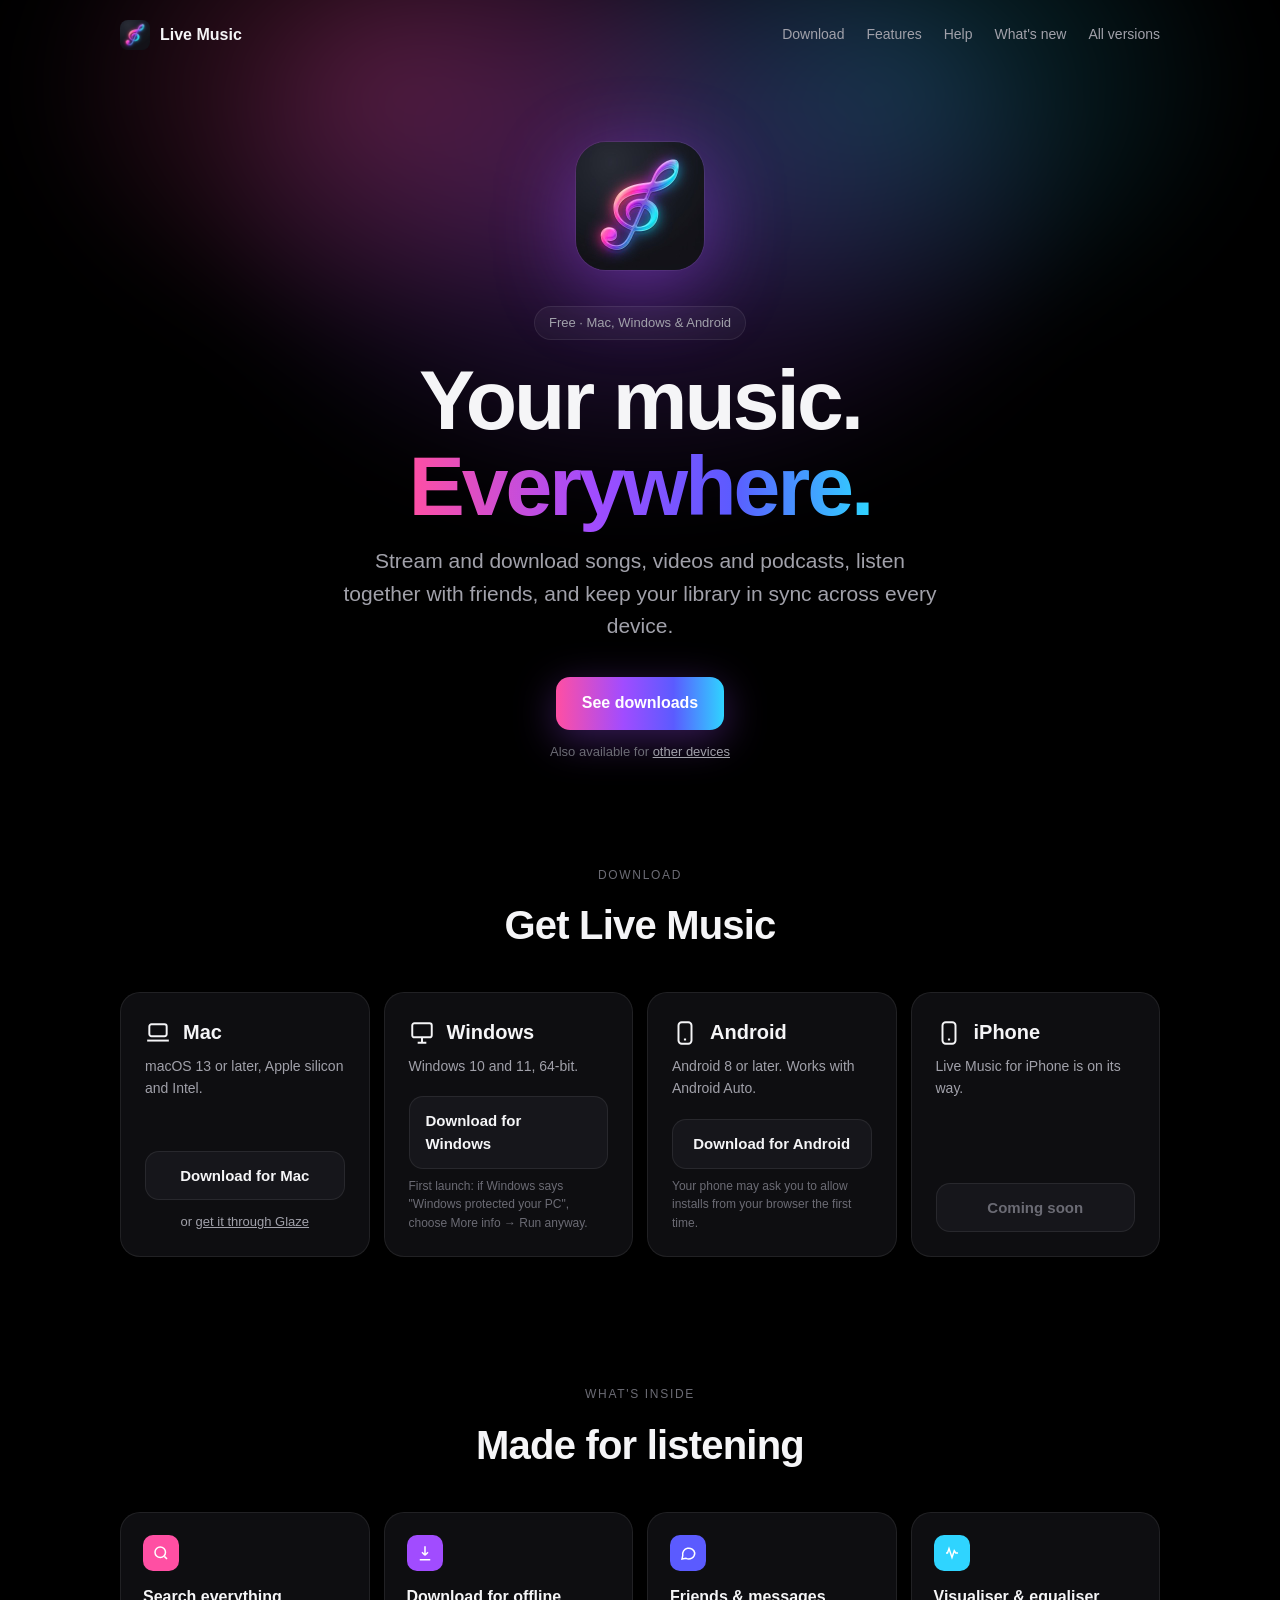
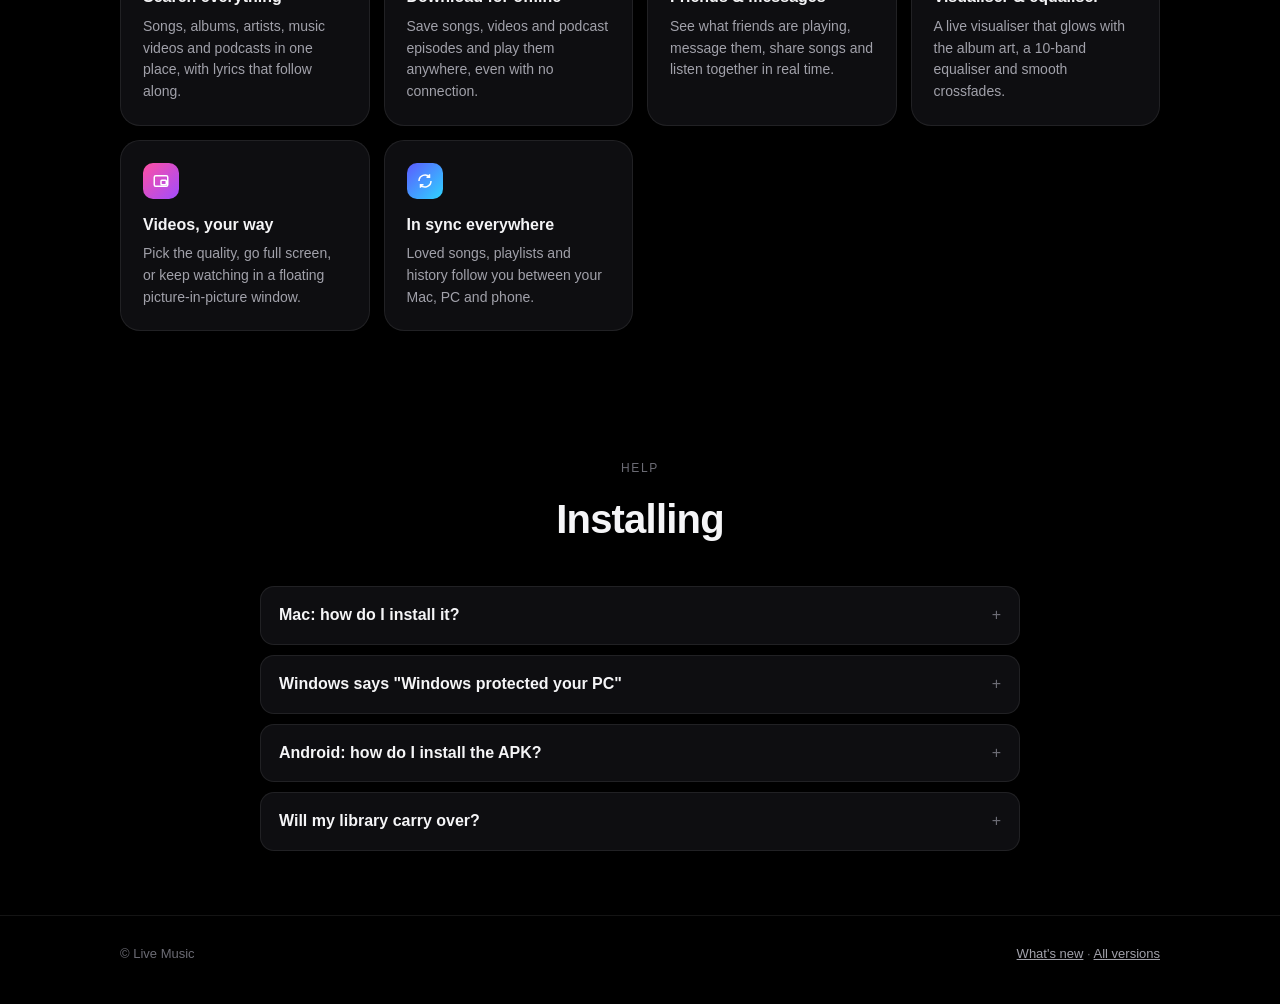
==== commit 7e27e9b1: "Download screen: start the download with a manual link and install steps, instead of linking straigh" ====
--- a/index.html
+++ b/index.html
@@ -49,7 +49,7 @@
             <h3>Mac</h3><span class="tag">Your device</span>
           </div>
           <p>macOS 13 or later, Apple silicon and Intel.</p>
-          <a class="btn disabled" data-asset="LiveMusic.dmg" data-label="Download for Mac">Coming soon</a>
+          <a class="btn secondary" href="download.html?platform=mac" data-asset="LiveMusic.dmg">Download for Mac</a>
           <span class="alt" id="mac-glaze" hidden>or <a href="#" id="mac-glaze-link">get it through Glaze</a></span>
         </article>
 
@@ -59,7 +59,7 @@
             <h3>Windows</h3><span class="tag">Your device</span>
           </div>
           <p>Windows 10 and 11, 64-bit.</p>
-          <a class="btn disabled" data-asset="LiveMusic-Setup.exe" data-label="Download for Windows">Coming soon</a>
+          <a class="btn secondary" href="download.html?platform=windows" data-asset="LiveMusic-Setup.exe">Download for Windows</a>
           <span class="small">First launch: if Windows says "Windows protected your PC", choose More info → Run anyway.</span>
         </article>
 
@@ -69,7 +69,7 @@
             <h3>Android</h3><span class="tag">Your device</span>
           </div>
           <p>Android 8 or later. Works with Android Auto.</p>
-          <a class="btn disabled" data-asset="LiveMusic.apk" data-label="Download for Android">Coming soon</a>
+          <a class="btn secondary" href="download.html?platform=android" data-asset="LiveMusic.apk">Download for Android</a>
           <span class="small">Your phone may ask you to allow installs from your browser the first time.</span>
         </article>
 
@@ -190,7 +190,7 @@
       document.getElementById("mac-glaze").hidden = false;
     }
 
-    // Only files actually attached to the latest release get a working button.
+    // The latest release, for the version number and file sizes.
     fetch("https://api.github.com/repos/" + REPO + "/releases/latest")
       .then((r) => (r.ok ? r.json() : null))
       .catch(() => null)
@@ -200,31 +200,24 @@
         if (version) {
           document.getElementById("version-badge").innerHTML = "<b>Version " + version + "</b> · Free · Mac, Windows &amp; Android";
         }
+        // Buttons always open the download screen; show the size where the file is ready.
         for (const btn of document.querySelectorAll("[data-asset]")) {
           const asset = assets.get(btn.dataset.asset);
-          if (!asset) continue;
-          btn.href = asset.browser_download_url;
-          btn.textContent = btn.dataset.label;
-          btn.classList.remove("disabled");
-          btn.classList.add("secondary");
-          btn.title = btn.dataset.asset + " · " + formatSize(asset.size);
+          if (asset) btn.title = btn.dataset.asset + " · " + formatSize(asset.size);
         }
 
-        // Hero button: straight to this device's download when there is one.
+        // Hero button: this device's download screen.
         const hero = document.getElementById("hero-btn");
         const meta = document.getElementById("hero-meta");
         const mine = card?.querySelector("[data-asset]");
-        if (mine && !mine.classList.contains("disabled")) {
+        if (mine) {
           mine.classList.replace("secondary", "primary");
-          hero.href = mine.href;
+          hero.href = mine.getAttribute("href");
           hero.textContent = "Download for " + NAMES[os];
           const asset = assets.get(mine.dataset.asset);
-          meta.innerHTML = (version ? "Version " + version + " · " : "") + formatSize(asset.size) + ' · <a href="#download">Other devices</a>';
-        } else if (os === "mac" && MAC_GLAZE_LINK) {
-          hero.href = MAC_GLAZE_LINK;
-          hero.textContent = "Get it for Mac in Glaze";
-        } else if (os && NAMES[os]) {
-          meta.innerHTML = "Live Music for " + NAMES[os] + ' is coming soon · <a href="#download">Other devices</a>';
+          meta.innerHTML = (version ? "Version " + version + " · " : "") + (asset ? formatSize(asset.size) + " · " : "") + '<a href="#download">Other devices</a>';
+        } else if (os === "ios") {
+          meta.innerHTML = 'Live Music for iPhone is coming soon · <a href="#download">Other devices</a>';
         }
       });
   </script>
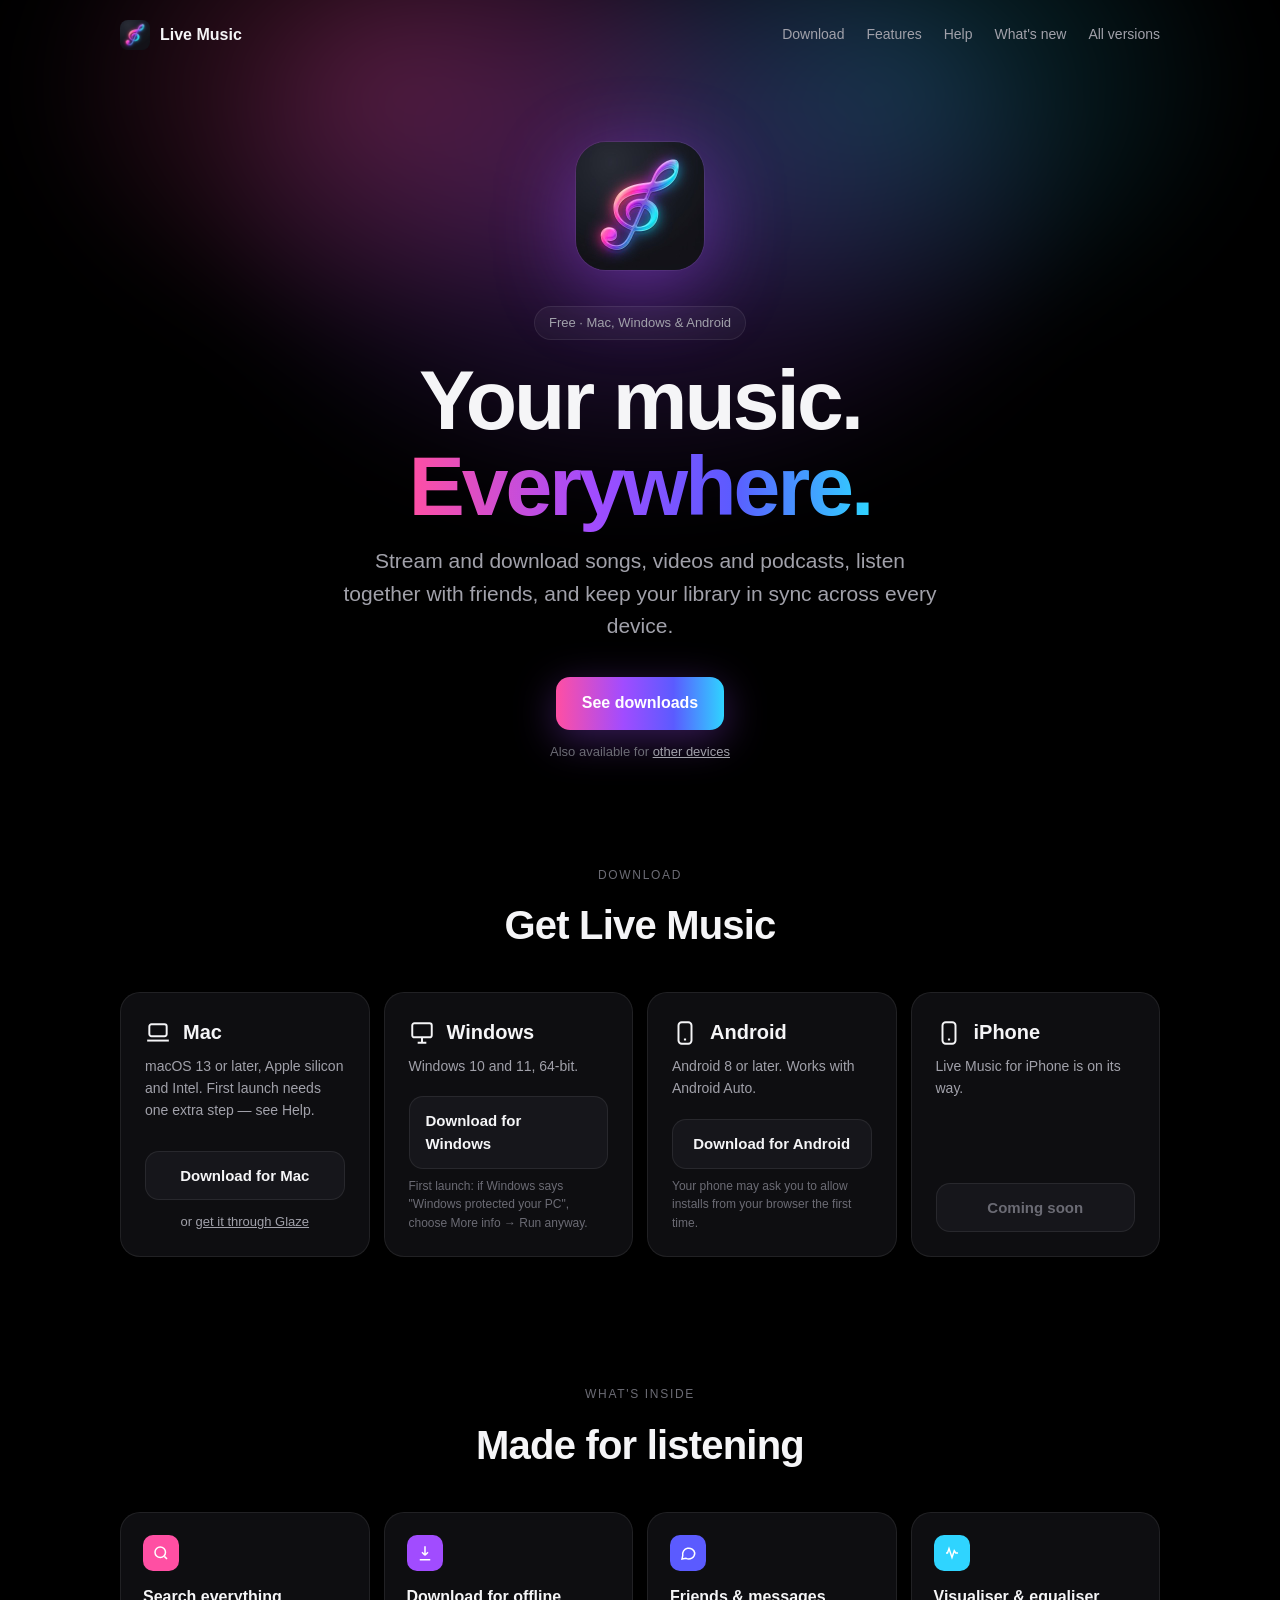
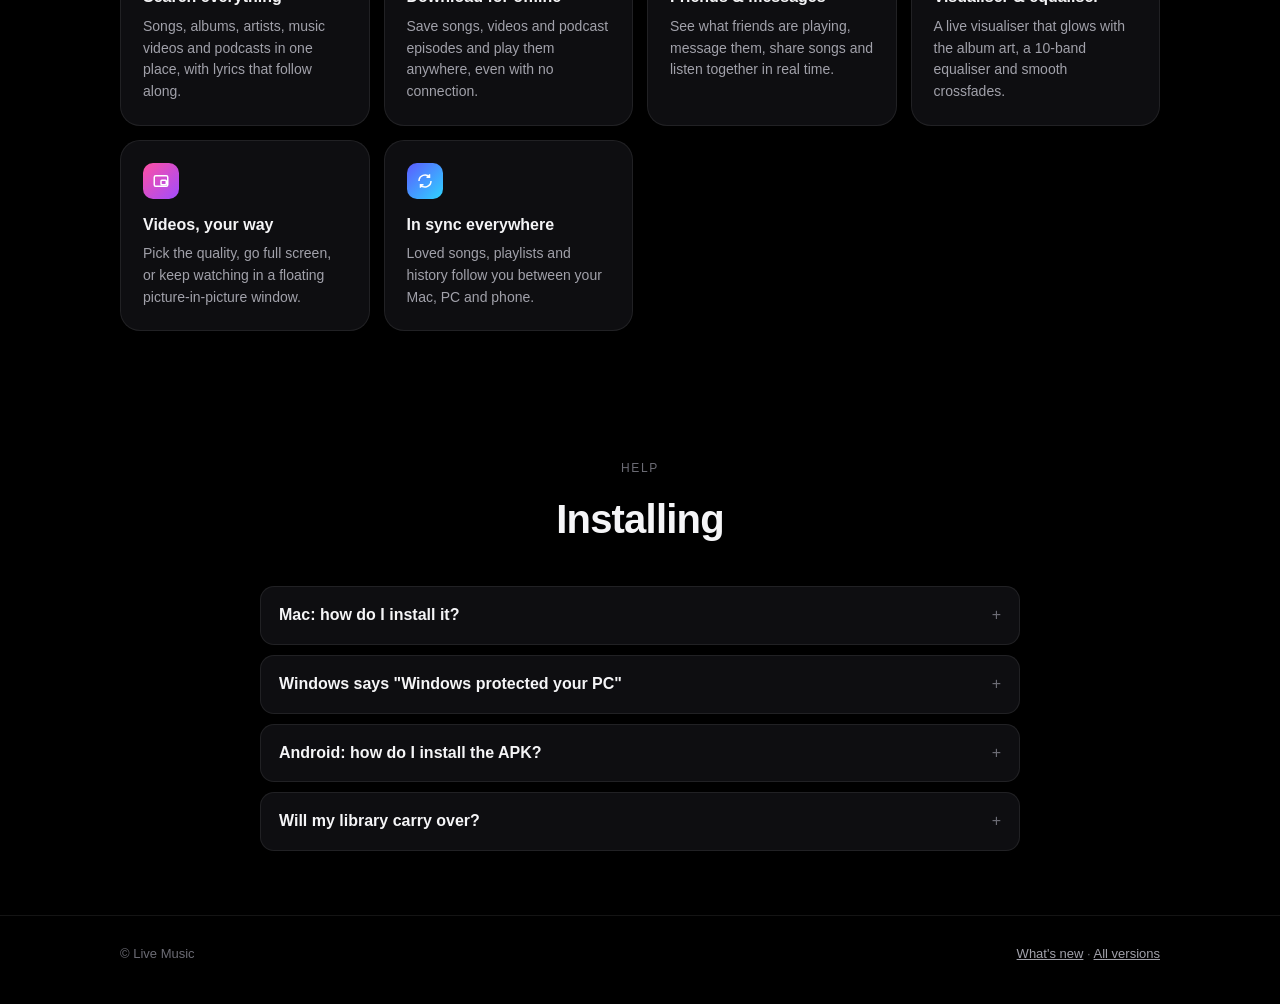
==== commit 572e828c: "Mac install steps for the unsigned app (Open Anyway) Co-Authored-By: Claude Opus 5.5 <noreply@anthro" ====
--- a/index.html
+++ b/index.html
@@ -48,7 +48,7 @@
             <svg viewBox="0 0 24 24" fill="none" stroke="currentColor" stroke-width="1.8" aria-hidden="true"><rect x="4" y="4" width="16" height="11" rx="2"/><path d="M2 19h20"/></svg>
             <h3>Mac</h3><span class="tag">Your device</span>
           </div>
-          <p>macOS 13 or later, Apple silicon and Intel.</p>
+          <p>macOS 13 or later, Apple silicon and Intel. First launch needs one extra step — see Help.</p>
           <a class="btn secondary" href="download.html?platform=mac" data-asset="LiveMusic.dmg">Download for Mac</a>
           <span class="alt" id="mac-glaze" hidden>or <a href="#" id="mac-glaze-link">get it through Glaze</a></span>
         </article>
@@ -131,7 +131,8 @@
           <ol>
             <li>Open the downloaded <b>LiveMusic.dmg</b>.</li>
             <li>Drag <b>Live Music</b> into your Applications folder.</li>
-            <li>Open it from Applications or Launchpad.</li>
+            <li>Open it from Applications. The first time, macOS says it can't check the app — click <b>Done</b>.</li>
+            <li>Go to <b>System Settings → Privacy &amp; Security</b>, scroll down and click <b>Open Anyway</b> next to Live Music. You only need to do this once.</li>
           </ol>
         </details>
         <details>
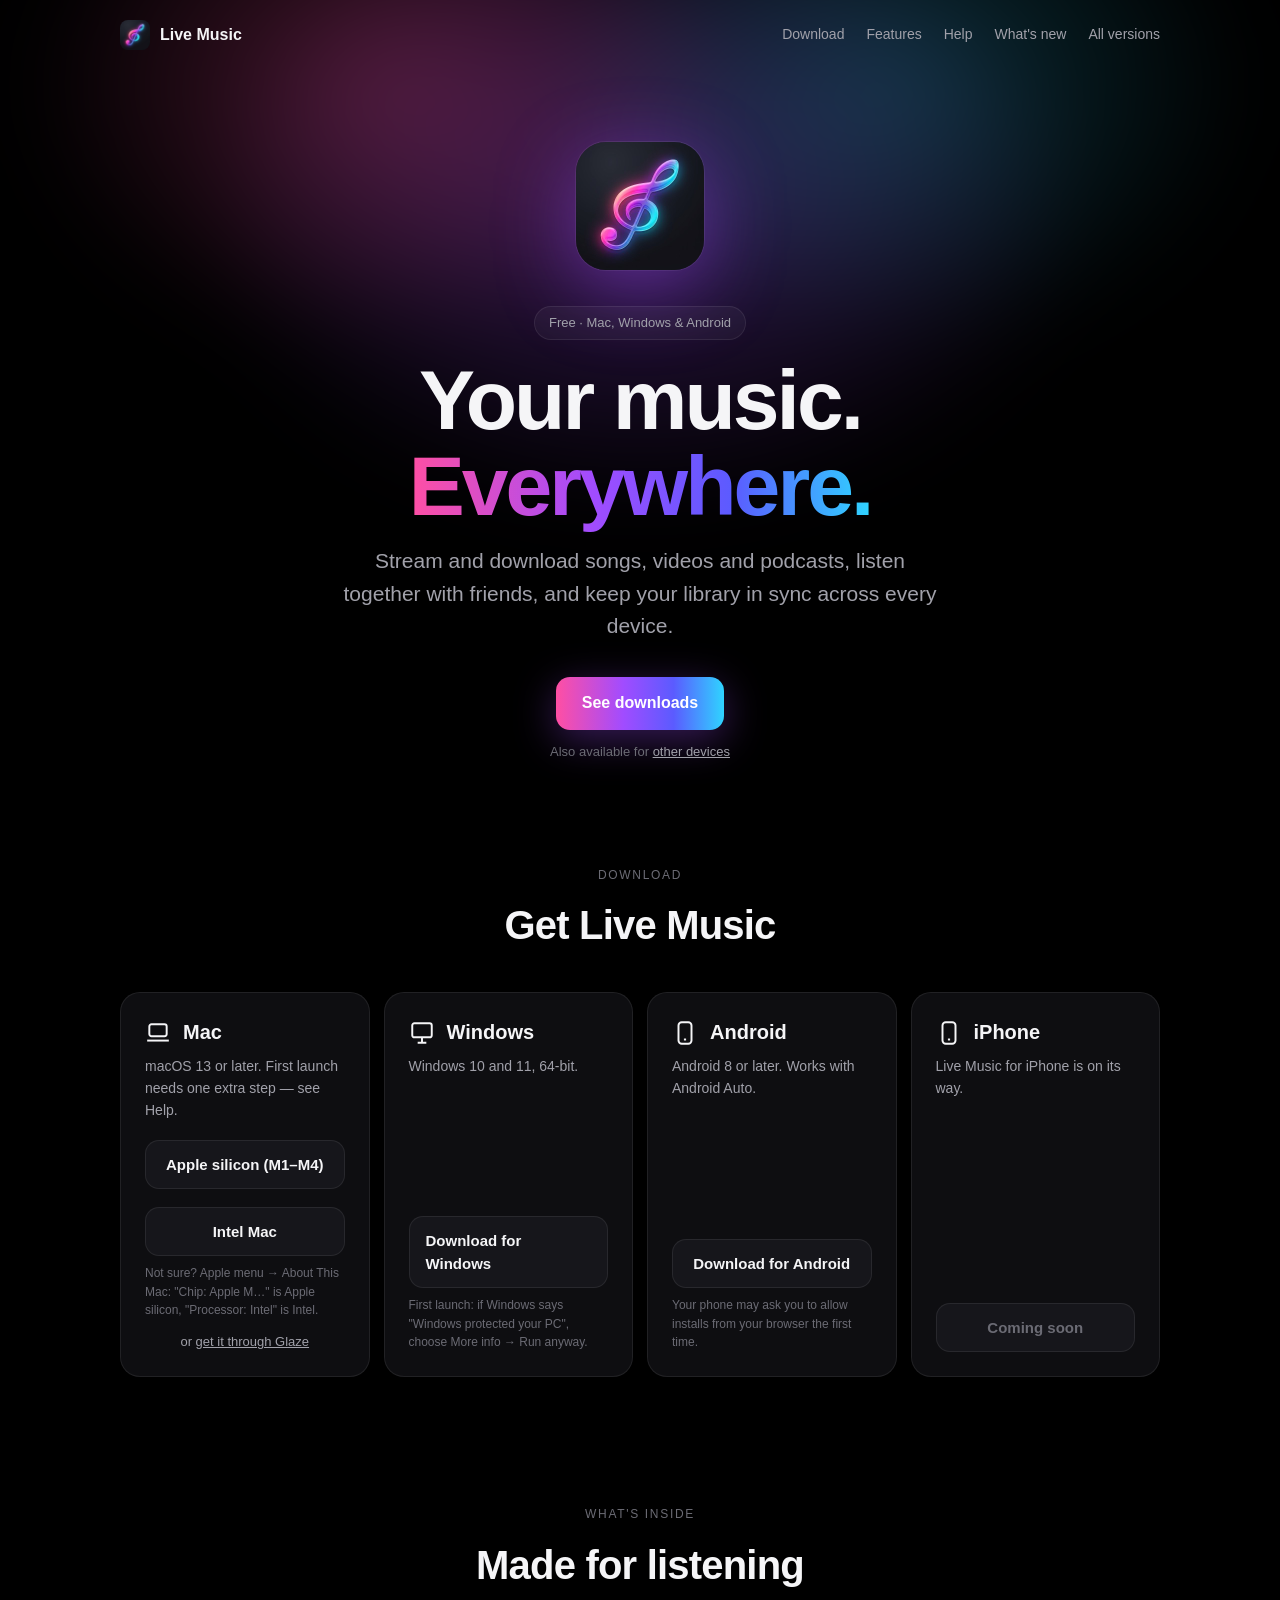
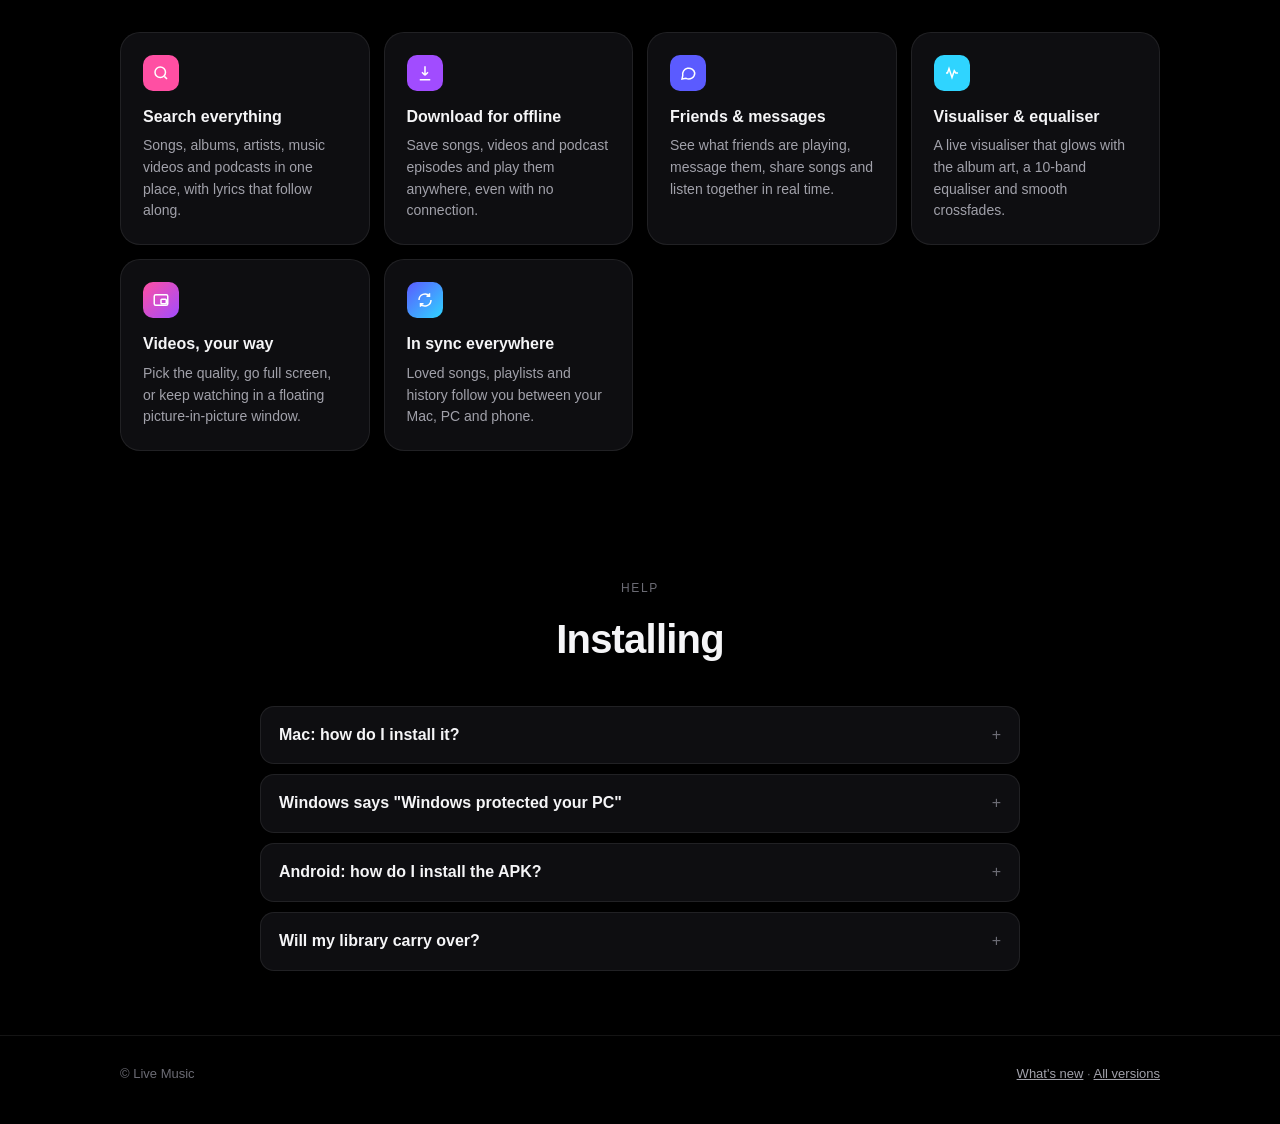
==== commit 08e31185: "Separate Apple silicon and Intel Mac downloads; changelog adds standalone apps and new sign-in Co-Au" ====
--- a/index.html
+++ b/index.html
@@ -48,8 +48,10 @@
             <svg viewBox="0 0 24 24" fill="none" stroke="currentColor" stroke-width="1.8" aria-hidden="true"><rect x="4" y="4" width="16" height="11" rx="2"/><path d="M2 19h20"/></svg>
             <h3>Mac</h3><span class="tag">Your device</span>
           </div>
-          <p>macOS 13 or later, Apple silicon and Intel. First launch needs one extra step — see Help.</p>
-          <a class="btn secondary" href="download.html?platform=mac" data-asset="LiveMusic.dmg">Download for Mac</a>
+          <p>macOS 13 or later. First launch needs one extra step — see Help.</p>
+          <a class="btn secondary" href="download.html?platform=mac" data-asset="LiveMusic.dmg" id="mac-arm">Apple silicon (M1–M4)</a>
+          <a class="btn secondary" href="download.html?platform=mac-intel" data-asset="LiveMusic-Intel.dmg" id="mac-intel">Intel Mac</a>
+          <span class="small">Not sure? Apple menu → About This Mac: "Chip: Apple M…" is Apple silicon, "Processor: Intel" is Intel.</span>
           <span class="alt" id="mac-glaze" hidden>or <a href="#" id="mac-glaze-link">get it through Glaze</a></span>
         </article>
 
@@ -129,7 +131,7 @@
         <details>
           <summary>Mac: how do I install it?</summary>
           <ol>
-            <li>Open the downloaded <b>LiveMusic.dmg</b>.</li>
+            <li>Download the version for your Mac — <b>Apple silicon</b> (M1–M4) or <b>Intel</b> — and open the DMG.</li>
             <li>Drag <b>Live Music</b> into your Applications folder.</li>
             <li>Open it from Applications. The first time, macOS says it can't check the app — click <b>Done</b>.</li>
             <li>Go to <b>System Settings → Privacy &amp; Security</b>, scroll down and click <b>Open Anyway</b> next to Live Music. You only need to do this once.</li>
@@ -183,6 +185,24 @@
     }
 
     const os = detectOS();
+
+    // Chromium browsers can say whether this Mac is Intel; Safari can't, so Apple silicon is the default.
+    if (os === "mac" && navigator.userAgentData?.getHighEntropyValues) {
+      navigator.userAgentData
+        .getHighEntropyValues(["architecture"])
+        .then((v) => {
+          if (v.architecture !== "x86") return;
+          const arm = document.getElementById("mac-arm");
+          const intel = document.getElementById("mac-intel");
+          arm.parentNode.insertBefore(intel, arm);
+          const hero = document.getElementById("hero-btn");
+          if (hero.getAttribute("href")?.includes("platform=mac")) {
+            hero.href = "download.html?platform=mac-intel";
+            hero.textContent = "Download for Intel Mac";
+          }
+        })
+        .catch(() => {});
+    }
     const card = os && document.querySelector('.platform[data-os="' + os + '"]');
     if (card) card.classList.add("yours");
 
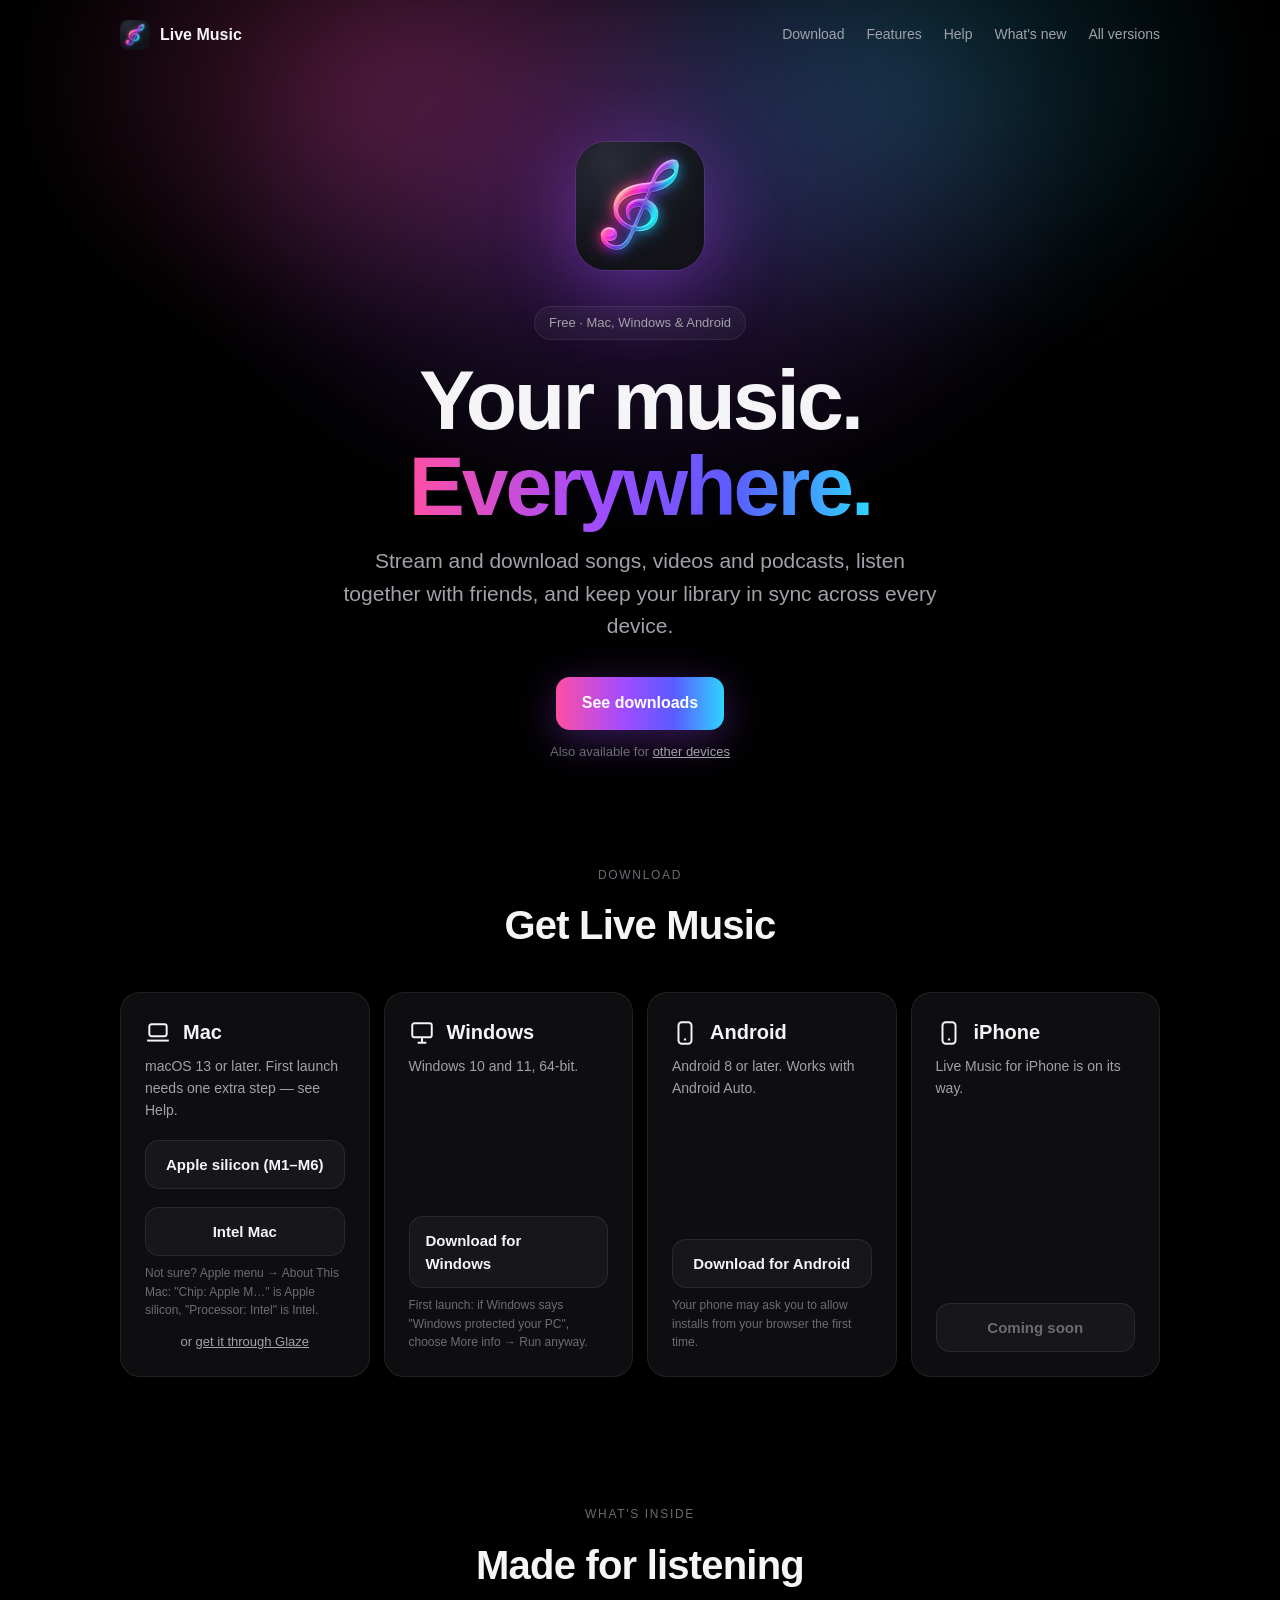
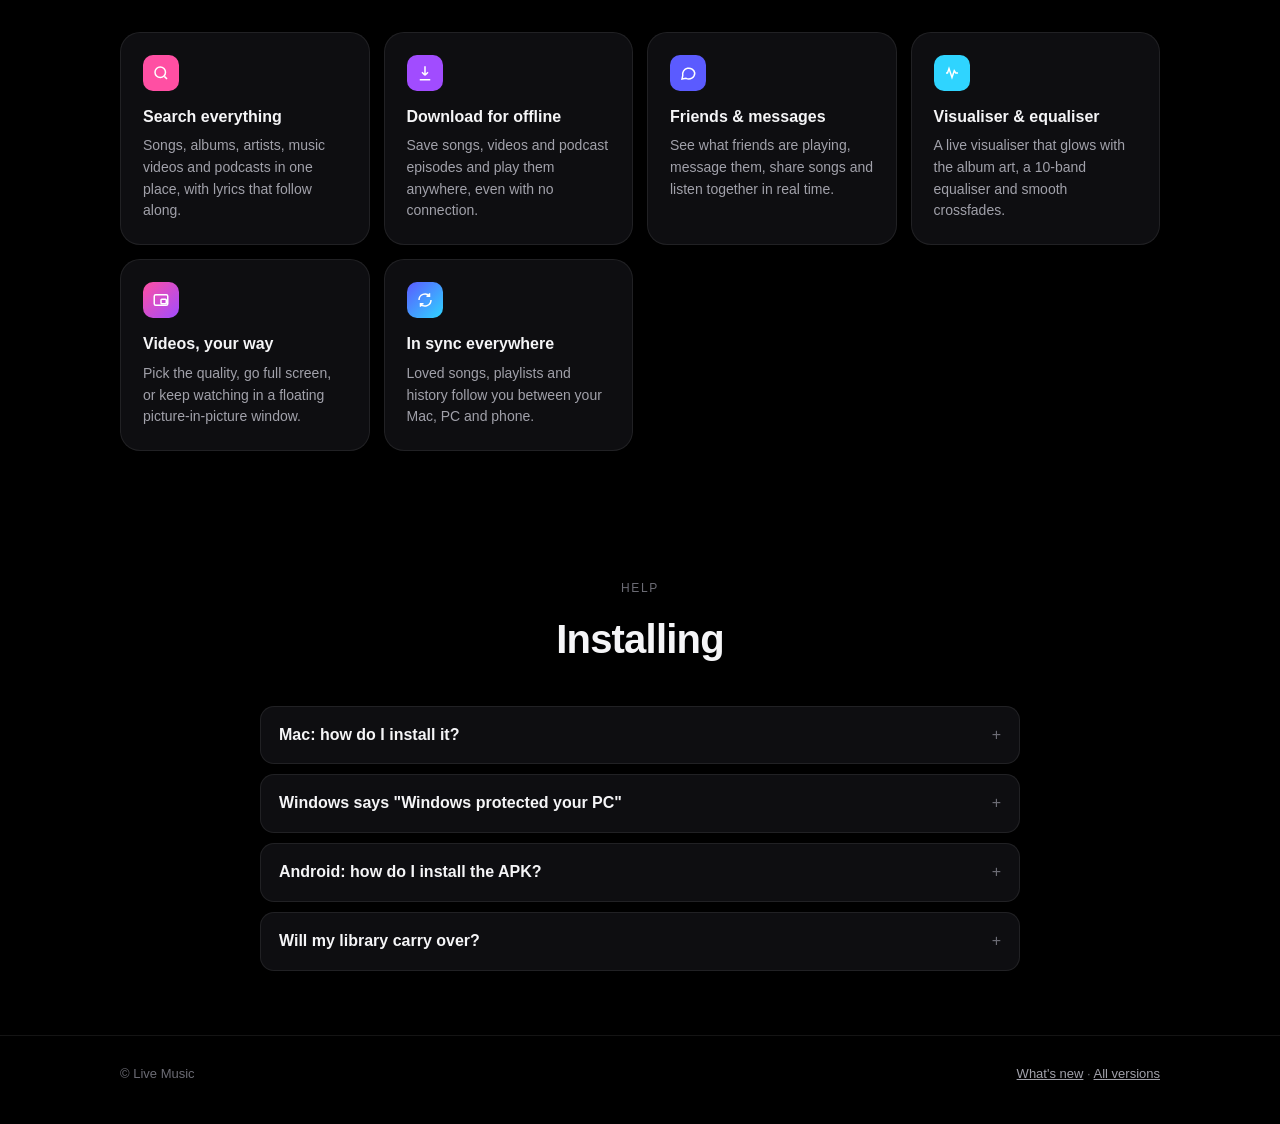
==== commit 80e76b92: "23.0.0: changelog, Apple silicon M1–M6 Co-Authored-By: Claude Opus 5.5 <noreply@anthropic.com>" ====
--- a/index.html
+++ b/index.html
@@ -49,7 +49,7 @@
             <h3>Mac</h3><span class="tag">Your device</span>
           </div>
           <p>macOS 13 or later. First launch needs one extra step — see Help.</p>
-          <a class="btn secondary" href="download.html?platform=mac" data-asset="LiveMusic.dmg" id="mac-arm">Apple silicon (M1–M4)</a>
+          <a class="btn secondary" href="download.html?platform=mac" data-asset="LiveMusic.dmg" id="mac-arm">Apple silicon (M1–M6)</a>
           <a class="btn secondary" href="download.html?platform=mac-intel" data-asset="LiveMusic-Intel.dmg" id="mac-intel">Intel Mac</a>
           <span class="small">Not sure? Apple menu → About This Mac: "Chip: Apple M…" is Apple silicon, "Processor: Intel" is Intel.</span>
           <span class="alt" id="mac-glaze" hidden>or <a href="#" id="mac-glaze-link">get it through Glaze</a></span>
@@ -131,7 +131,7 @@
         <details>
           <summary>Mac: how do I install it?</summary>
           <ol>
-            <li>Download the version for your Mac — <b>Apple silicon</b> (M1–M4) or <b>Intel</b> — and open the DMG.</li>
+            <li>Download the version for your Mac — <b>Apple silicon</b> (M1–M6) or <b>Intel</b> — and open the DMG.</li>
             <li>Drag <b>Live Music</b> into your Applications folder.</li>
             <li>Open it from Applications. The first time, macOS says it can't check the app — click <b>Done</b>.</li>
             <li>Go to <b>System Settings → Privacy &amp; Security</b>, scroll down and click <b>Open Anyway</b> next to Live Music. You only need to do this once.</li>
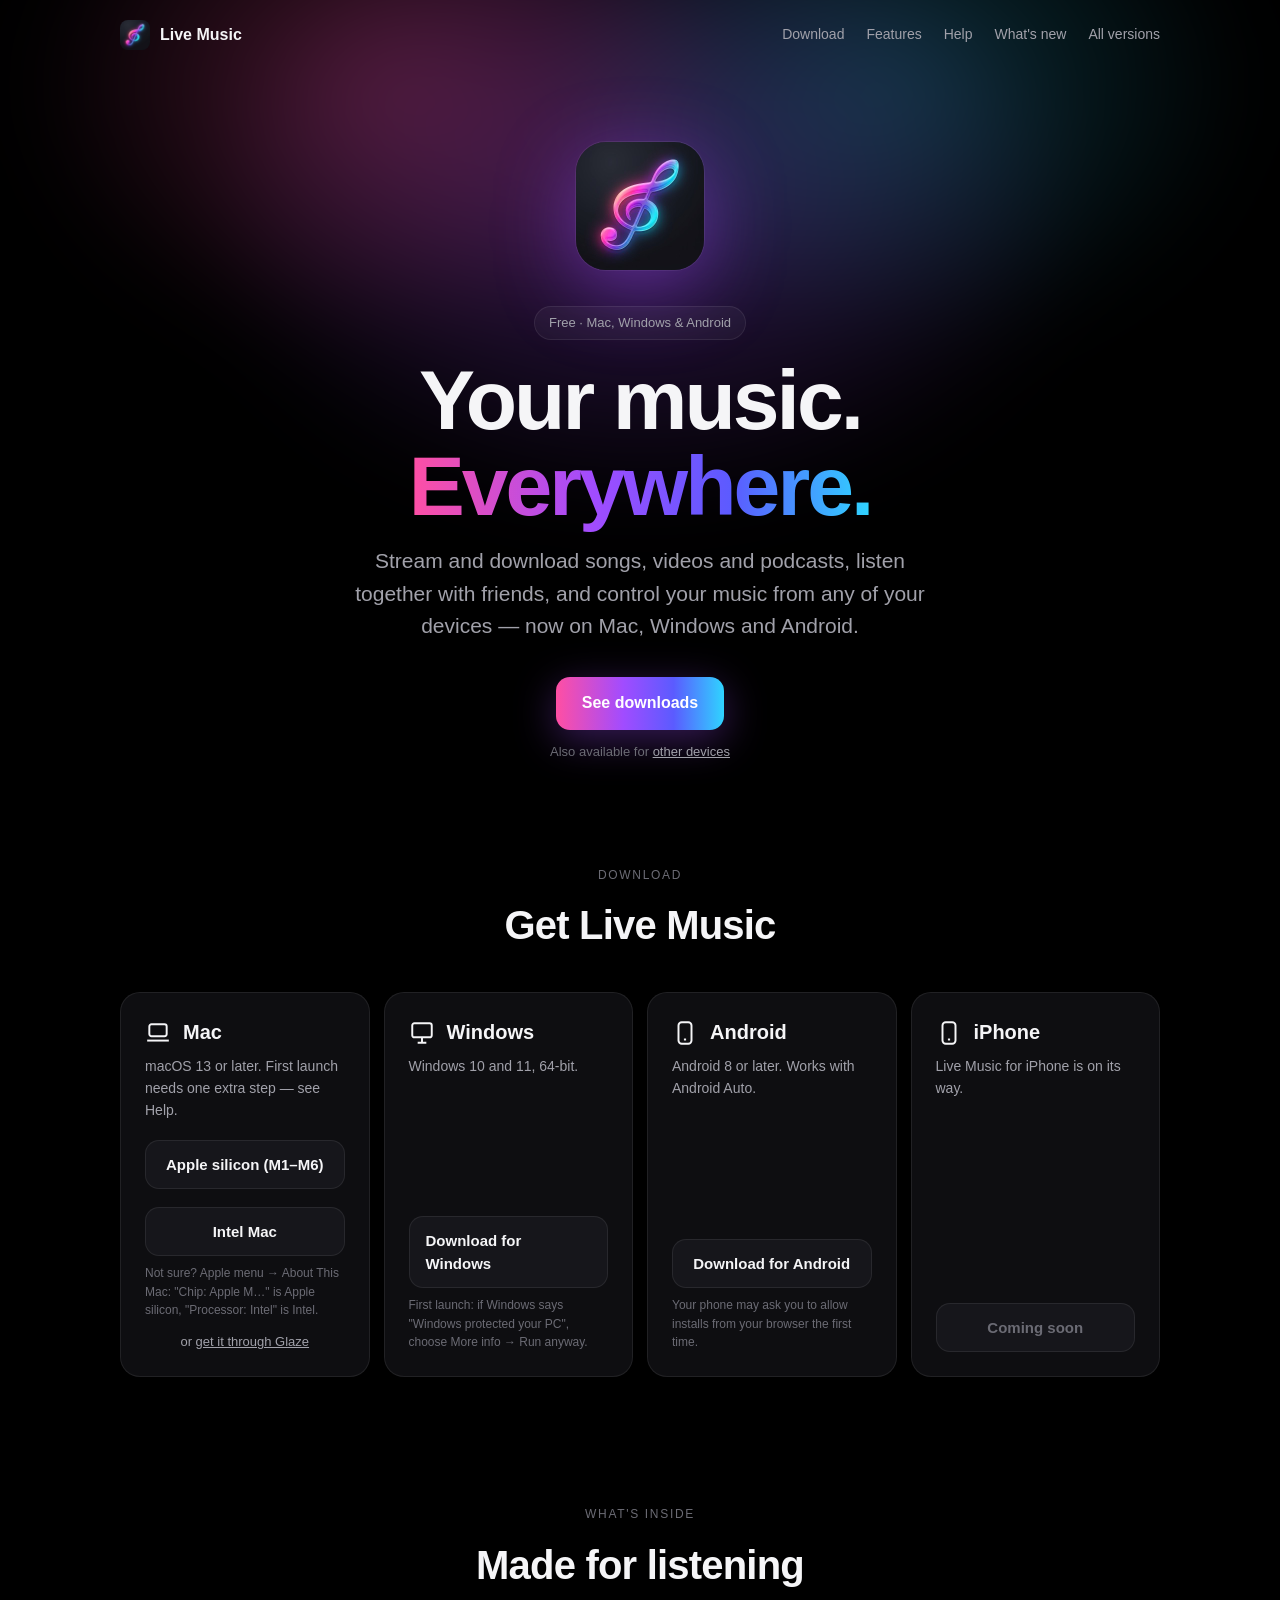
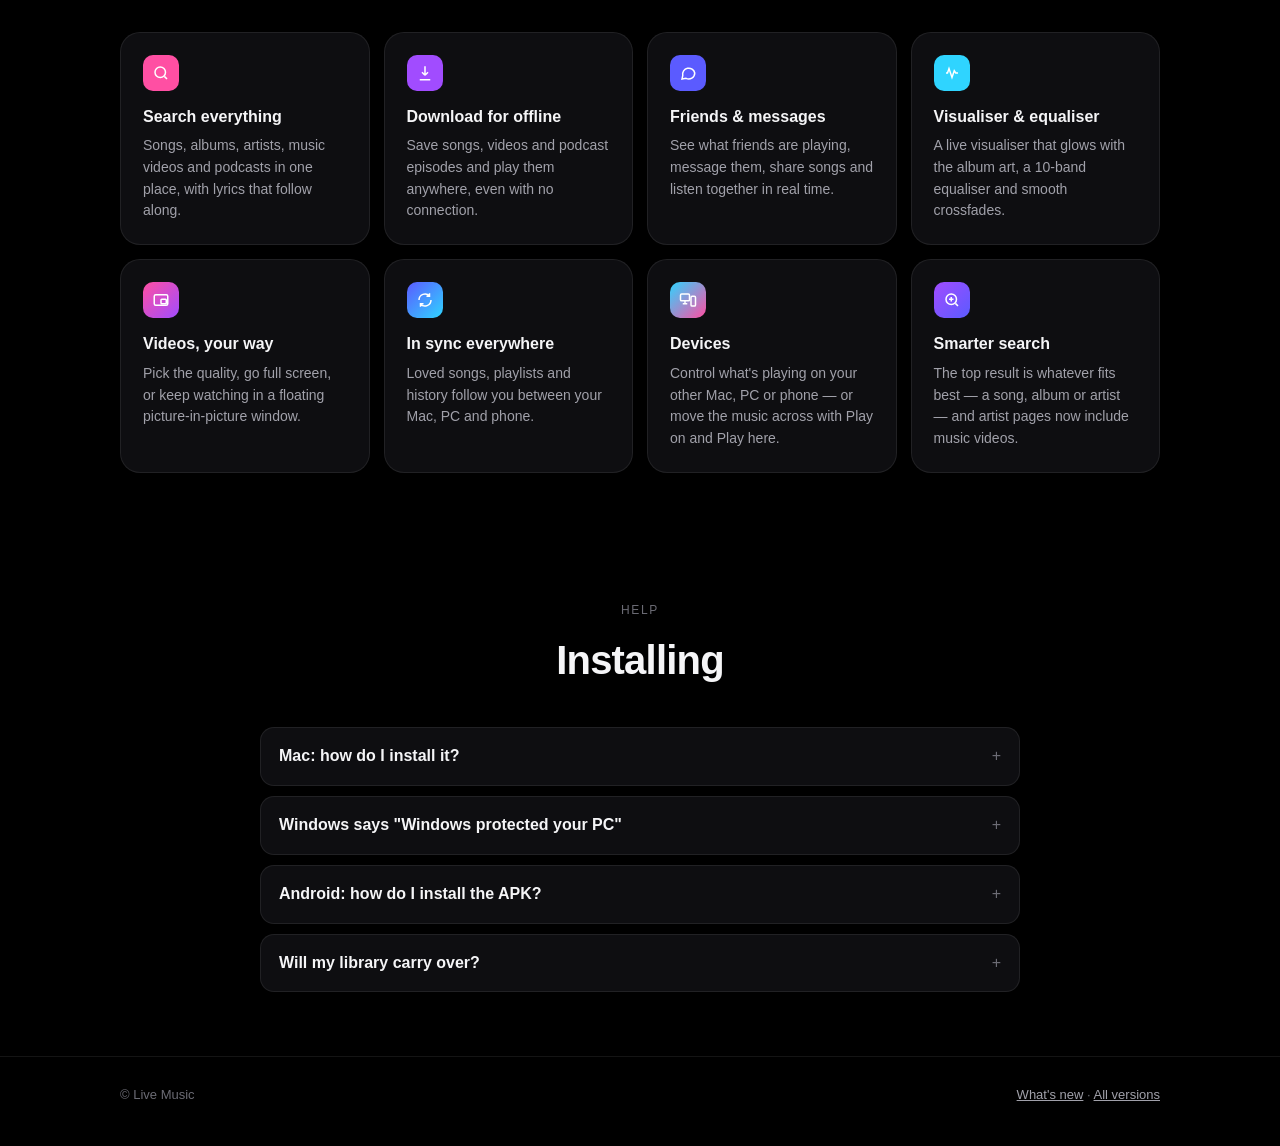
==== commit 004acd48: "23.0.0 website: Devices and smarter search features, updated intro, README lists all installers Co-A" ====
--- a/index.html
+++ b/index.html
@@ -4,7 +4,7 @@
   <meta charset="utf-8">
   <meta name="viewport" content="width=device-width, initial-scale=1">
   <title>Live Music — Download</title>
-  <meta name="description" content="Download Live Music for Mac, Windows and Android. Stream, download and share music with friends.">
+  <meta name="description" content="Download Live Music for Mac, Windows and Android. Stream, download and share music with friends, and control it from any of your devices.">
   <meta name="theme-color" content="#000000">
   <meta property="og:title" content="Live Music">
   <meta property="og:description" content="Stream, download and share music with friends — on Mac, Windows and Android.">
@@ -31,7 +31,7 @@
       <img class="icon" src="icon.png" alt="Live Music app icon">
       <div><span class="badge" id="version-badge">Free · Mac, Windows &amp; Android</span></div>
       <h1>Your music.<br><span class="rb">Everywhere.</span></h1>
-      <p class="lead">Stream and download songs, videos and podcasts, listen together with friends, and keep your library in sync across every device.</p>
+      <p class="lead">Stream and download songs, videos and podcasts, listen together with friends, and control your music from any of your devices — now on Mac, Windows and Android.</p>
       <div class="cta">
         <a class="btn primary" id="hero-btn" href="#download">See downloads</a>
         <span class="meta" id="hero-meta">Also available for <a href="#download">other devices</a></span>
@@ -120,6 +120,16 @@
           <div class="dot" style="background: linear-gradient(135deg, var(--indigo), var(--cyan))"><svg viewBox="0 0 24 24" fill="none" stroke="currentColor" stroke-width="2"><path d="M4 12a8 8 0 0 1 14-5.3M20 12a8 8 0 0 1-14 5.3M18 3v4h-4M6 21v-4h4"/></svg></div>
           <h4>In sync everywhere</h4>
           <p>Loved songs, playlists and history follow you between your Mac, PC and phone.</p>
+        </div>
+        <div class="feature">
+          <div class="dot" style="background: linear-gradient(135deg, var(--cyan), var(--pink))"><svg viewBox="0 0 24 24" fill="none" stroke="currentColor" stroke-width="2"><rect x="2" y="4" width="12" height="9" rx="1.5"/><path d="M5 17h6M8 13v4"/><rect x="16" y="7" width="6" height="13" rx="1.5"/><path d="M19 17h.01"/></svg></div>
+          <h4>Devices</h4>
+          <p>Control what's playing on your other Mac, PC or phone — or move the music across with Play on and Play here.</p>
+        </div>
+        <div class="feature">
+          <div class="dot" style="background: linear-gradient(135deg, var(--purple), var(--indigo))"><svg viewBox="0 0 24 24" fill="none" stroke="currentColor" stroke-width="2"><circle cx="11" cy="11" r="7"/><path d="m20 20-3.5-3.5M8 11h6M11 8v6"/></svg></div>
+          <h4>Smarter search</h4>
+          <p>The top result is whatever fits best — a song, album or artist — and artist pages now include music videos.</p>
         </div>
       </div>
     </section>
